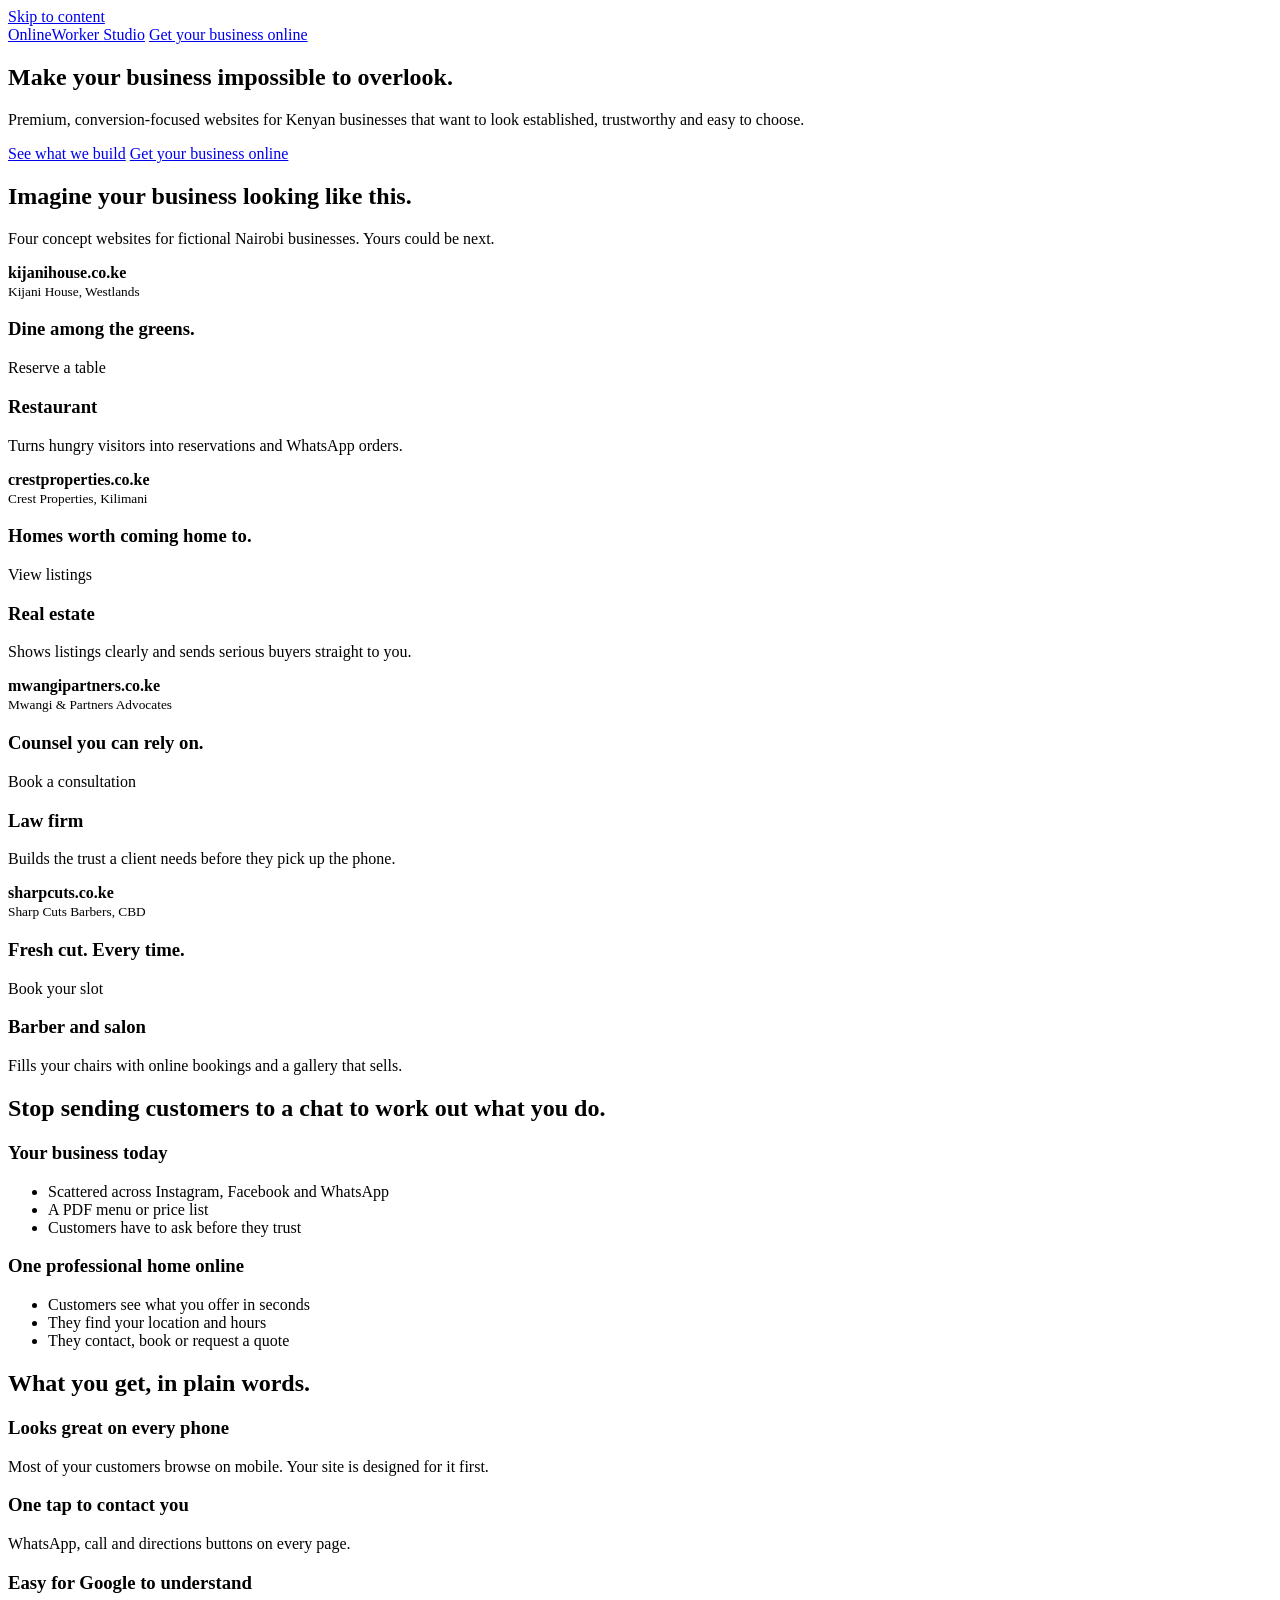
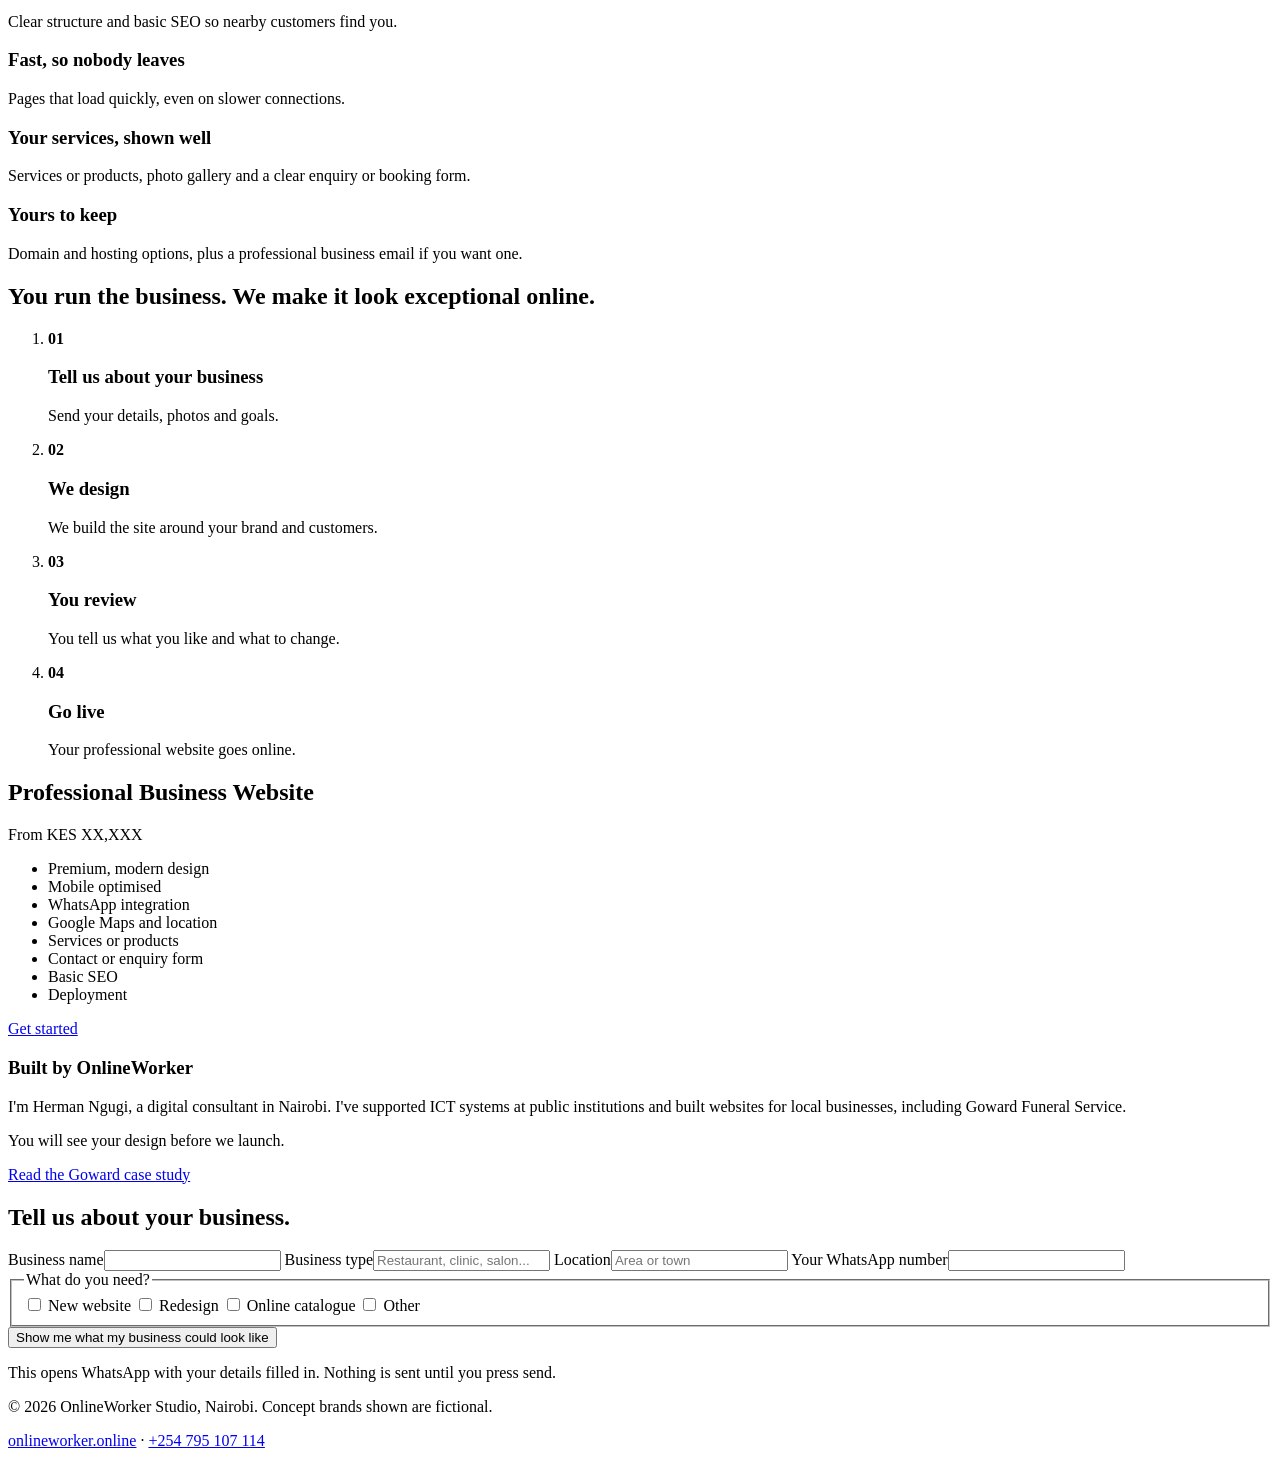
==== index.html @ dba523b4 "Add files via upload" ====
<!DOCTYPE html>
<html lang="en">
<head>
  <meta charset="utf-8">
  <meta name="viewport" content="width=device-width, initial-scale=1">
  <title>Premium websites for Kenyan businesses | OnlineWorker Studio</title>
  <meta name="description" content="Premium, mobile-first websites that make Kenyan businesses look established, credible and easy to choose. Built in Nairobi by Herman Ngugi.">
  <meta name="theme-color" content="#1B1F3B">
  <link rel="icon" href="assets/img/favicon.svg" type="image/svg+xml">
  <link rel="preconnect" href="https://fonts.googleapis.com">
  <link rel="preconnect" href="https://fonts.gstatic.com" crossorigin>
  <link href="https://fonts.googleapis.com/css2?family=Bricolage+Grotesque:opsz,wght@12..96,500;12..96,700&family=DM+Sans:wght@400;500;700&display=swap" rel="stylesheet">
  <link rel="stylesheet" href="assets/css/styles.css">
</head>
<body>
  <a class="skip" href="#main">Skip to content</a>

  <header class="top">
    <a class="brand" href="/">OnlineWorker <span>Studio</span></a>
    <a class="btn btn-sm" href="#start">Get your business online</a>
  </header>

  <main id="main">
    <section class="hero">
      <h1>Make your business impossible to overlook.</h1>
      <p class="lead">Premium, conversion-focused websites for Kenyan businesses that want to look established, trustworthy and easy to choose.</p>
      <div class="cta">
        <a class="btn" href="#concepts">See what we build</a>
        <a class="btn btn-ghost" href="#start">Get your business online</a>
      </div>
    </section>

    <section id="concepts" class="concepts" aria-labelledby="concepts-h">
      <div class="wrap">
        <h2 id="concepts-h">Imagine your business looking like this.</h2>
        <p class="sub">Four concept websites for fictional Nairobi businesses. Yours could be next.</p>
      </div>
      <div class="rail">
        <article class="card" data-theme="kijani">
          <div class="frame"><div class="bar"><i></i><i></i><i></i><b>kijanihouse.co.ke</b></div>
            <div class="screen"><small>Kijani House, Westlands</small><h3>Dine among the greens.</h3><span class="pill">Reserve a table</span><div class="blocks"><u></u><u></u><u></u></div></div></div>
          <h3>Restaurant</h3>
          <p>Turns hungry visitors into reservations and WhatsApp orders.</p>
        </article>
        <article class="card" data-theme="crest">
          <div class="frame"><div class="bar"><i></i><i></i><i></i><b>crestproperties.co.ke</b></div>
            <div class="screen"><small>Crest Properties, Kilimani</small><h3>Homes worth coming home to.</h3><span class="pill">View listings</span><div class="blocks"><u></u><u></u><u></u></div></div></div>
          <h3>Real estate</h3>
          <p>Shows listings clearly and sends serious buyers straight to you.</p>
        </article>
        <article class="card" data-theme="brief">
          <div class="frame"><div class="bar"><i></i><i></i><i></i><b>mwangipartners.co.ke</b></div>
            <div class="screen"><small>Mwangi &amp; Partners Advocates</small><h3>Counsel you can rely on.</h3><span class="pill">Book a consultation</span><div class="blocks"><u></u><u></u><u></u></div></div></div>
          <h3>Law firm</h3>
          <p>Builds the trust a client needs before they pick up the phone.</p>
        </article>
        <article class="card" data-theme="cut">
          <div class="frame"><div class="bar"><i></i><i></i><i></i><b>sharpcuts.co.ke</b></div>
            <div class="screen"><small>Sharp Cuts Barbers, CBD</small><h3>Fresh cut. Every time.</h3><span class="pill">Book your slot</span><div class="blocks"><u></u><u></u><u></u></div></div></div>
          <h3>Barber and salon</h3>
          <p>Fills your chairs with online bookings and a gallery that sells.</p>
        </article>
      </div>
    </section>

    <section class="wrap split">
      <div>
        <h2>Stop sending customers to a chat to work out what you do.</h2>
      </div>
      <div class="ba">
        <div class="ba-col">
          <h3>Your business today</h3>
          <ul><li>Scattered across Instagram, Facebook and WhatsApp</li><li>A PDF menu or price list</li><li>Customers have to ask before they trust</li></ul>
        </div>
        <div class="ba-col ba-after">
          <h3>One professional home online</h3>
          <ul><li>Customers see what you offer in seconds</li><li>They find your location and hours</li><li>They contact, book or request a quote</li></ul>
        </div>
      </div>
    </section>

    <section class="wrap" aria-labelledby="gets-h">
      <h2 id="gets-h">What you get, in plain words.</h2>
      <div class="grid">
        <div><h3>Looks great on every phone</h3><p>Most of your customers browse on mobile. Your site is designed for it first.</p></div>
        <div><h3>One tap to contact you</h3><p>WhatsApp, call and directions buttons on every page.</p></div>
        <div><h3>Easy for Google to understand</h3><p>Clear structure and basic SEO so nearby customers find you.</p></div>
        <div><h3>Fast, so nobody leaves</h3><p>Pages that load quickly, even on slower connections.</p></div>
        <div><h3>Your services, shown well</h3><p>Services or products, photo gallery and a clear enquiry or booking form.</p></div>
        <div><h3>Yours to keep</h3><p>Domain and hosting options, plus a professional business email if you want one.</p></div>
      </div>
    </section>

    <section class="wrap" aria-labelledby="proc-h">
      <h2 id="proc-h">You run the business. We make it look exceptional online.</h2>
      <ol class="steps">
        <li><b>01</b><div><h3>Tell us about your business</h3><p>Send your details, photos and goals.</p></div></li>
        <li><b>02</b><div><h3>We design</h3><p>We build the site around your brand and customers.</p></div></li>
        <li><b>03</b><div><h3>You review</h3><p>You tell us what you like and what to change.</p></div></li>
        <li><b>04</b><div><h3>Go live</h3><p>Your professional website goes online.</p></div></li>
      </ol>
    </section>

    <section class="wrap price" aria-labelledby="price-h">
      <div class="price-card">
        <h2 id="price-h">Professional Business Website</h2>
        <p class="amount" data-price>From KES XX,XXX</p>
        <ul>
          <li>Premium, modern design</li><li>Mobile optimised</li><li>WhatsApp integration</li>
          <li>Google Maps and location</li><li>Services or products</li><li>Contact or enquiry form</li>
          <li>Basic SEO</li><li>Deployment</li>
        </ul>
        <a class="btn" href="#start">Get started</a>
      </div>
      <div class="trust">
        <h3>Built by OnlineWorker</h3>
        <p>I'm Herman Ngugi, a digital consultant in Nairobi. I've supported ICT systems at public institutions and built websites for local businesses, including Goward Funeral Service.</p>
        <p>You will see your design before we launch.</p>
        <a href="https://onlineworker.online/portfolio/goward-funeral-service/">Read the Goward case study</a>
      </div>
    </section>

    <section id="start" class="start" aria-labelledby="start-h">
      <div class="wrap narrow">
        <h2 id="start-h">Tell us about your business.</h2>
        <form id="lead-form" novalidate>
          <label>Business name<input name="business" required autocomplete="organization"></label>
          <label>Business type<input name="type" required placeholder="Restaurant, clinic, salon..."></label>
          <label>Location<input name="location" required placeholder="Area or town"></label>
          <label>Your WhatsApp number<input name="phone" type="tel" required autocomplete="tel"></label>
          <fieldset><legend>What do you need?</legend>
            <label class="chk"><input type="checkbox" name="need" value="New website"> New website</label>
            <label class="chk"><input type="checkbox" name="need" value="Redesign"> Redesign</label>
            <label class="chk"><input type="checkbox" name="need" value="Online catalogue"> Online catalogue</label>
            <label class="chk"><input type="checkbox" name="need" value="Other"> Other</label>
          </fieldset>
          <p class="err" id="form-err" role="alert" hidden>Please fill in every field above.</p>
          <button class="btn" type="submit">Show me what my business could look like</button>
          <p class="note">This opens WhatsApp with your details filled in. Nothing is sent until you press send.</p>
        </form>
      </div>
    </section>
  </main>

  <footer class="foot">
    <p>© <span id="year">2026</span> OnlineWorker Studio, Nairobi. Concept brands shown are fictional.</p>
    <p><a href="https://onlineworker.online">onlineworker.online</a> · <a href="tel:+254795107114">+254 795 107 114</a></p>
  </footer>

  <script src="assets/js/main.js" defer></script>
</body>
</html>
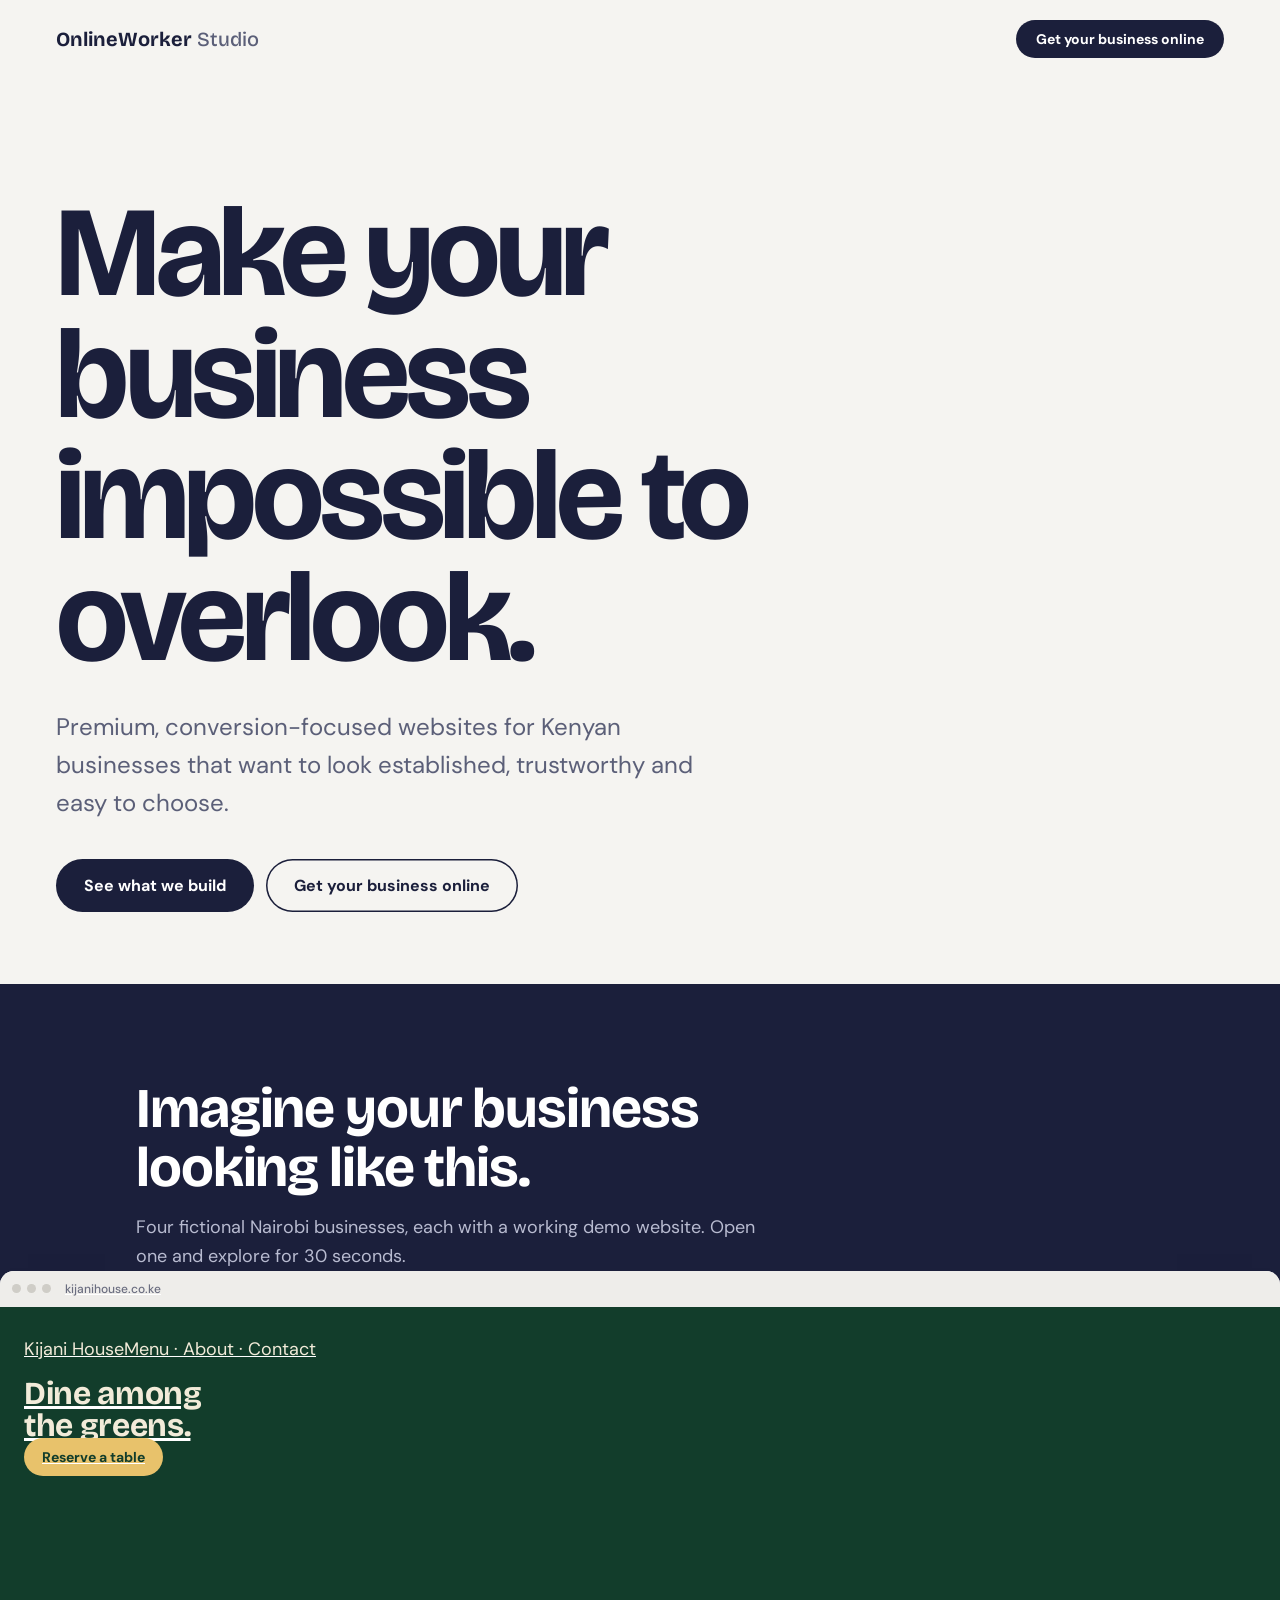
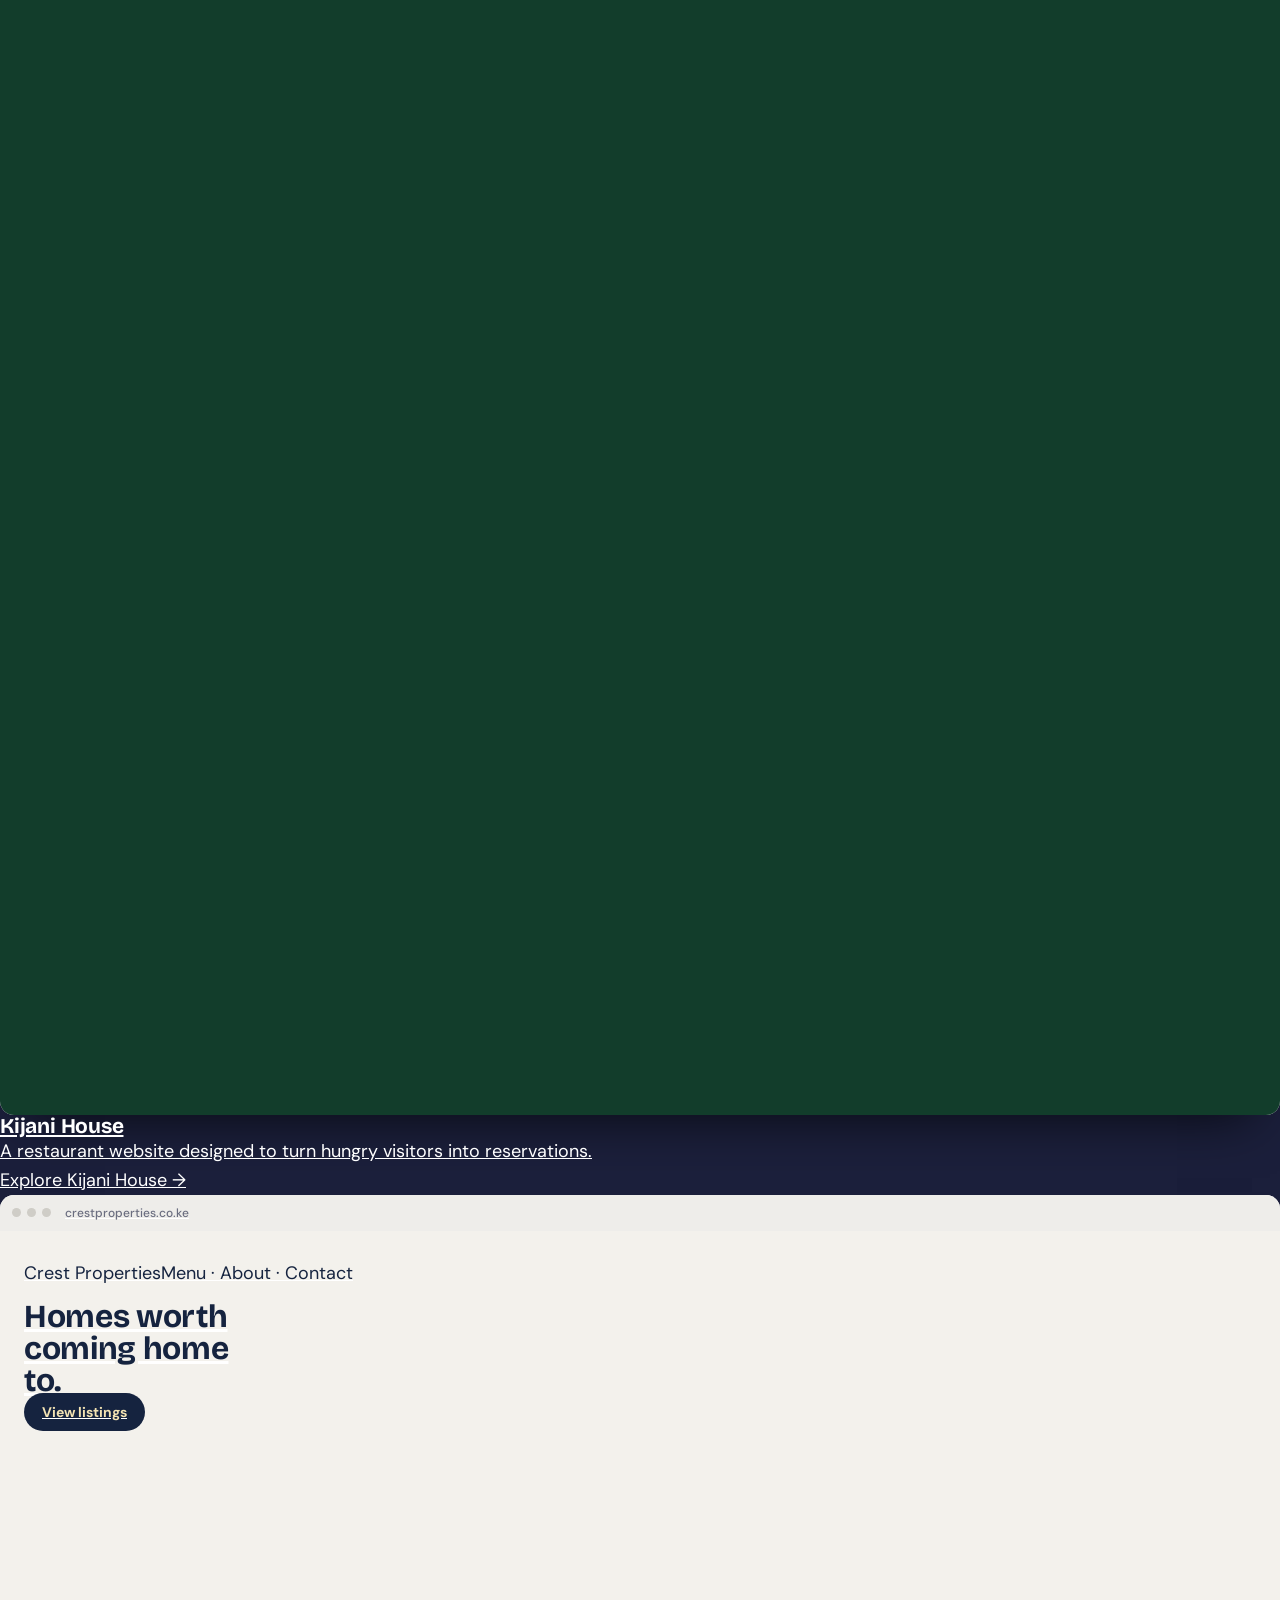
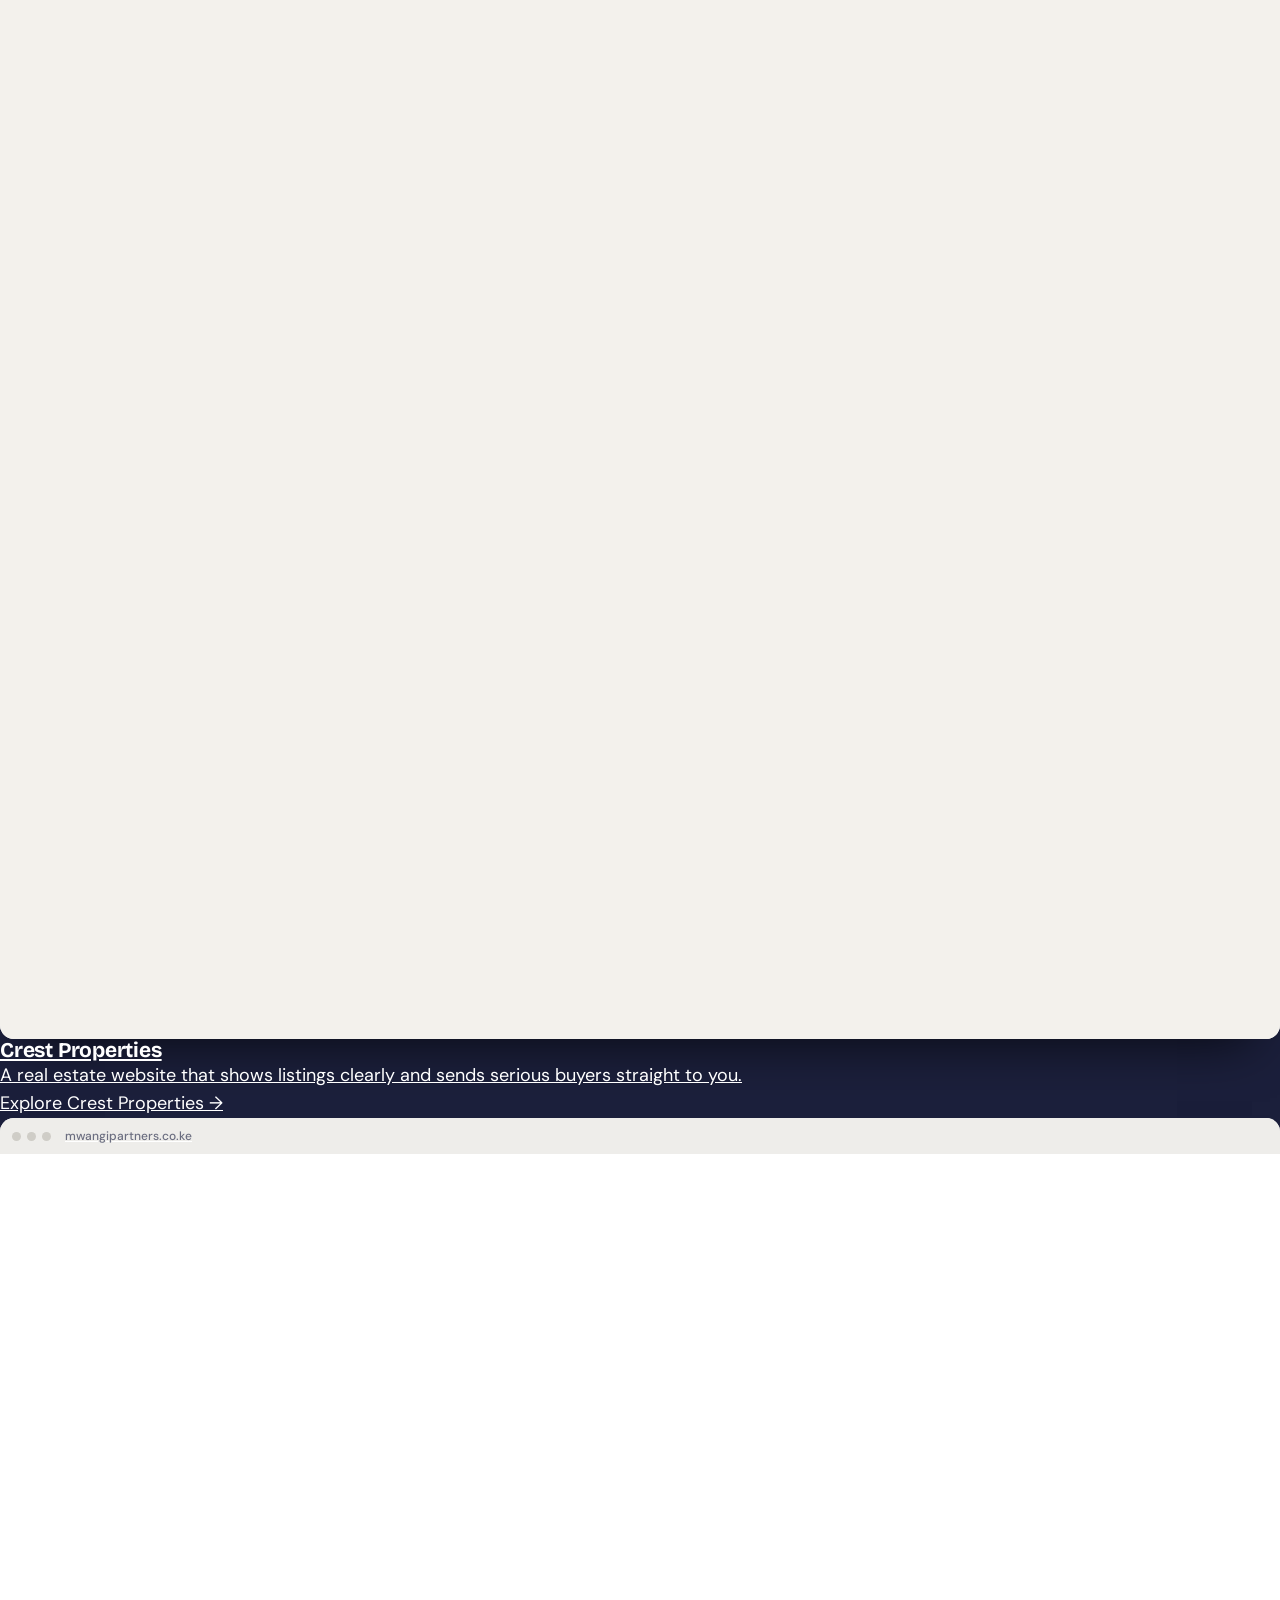
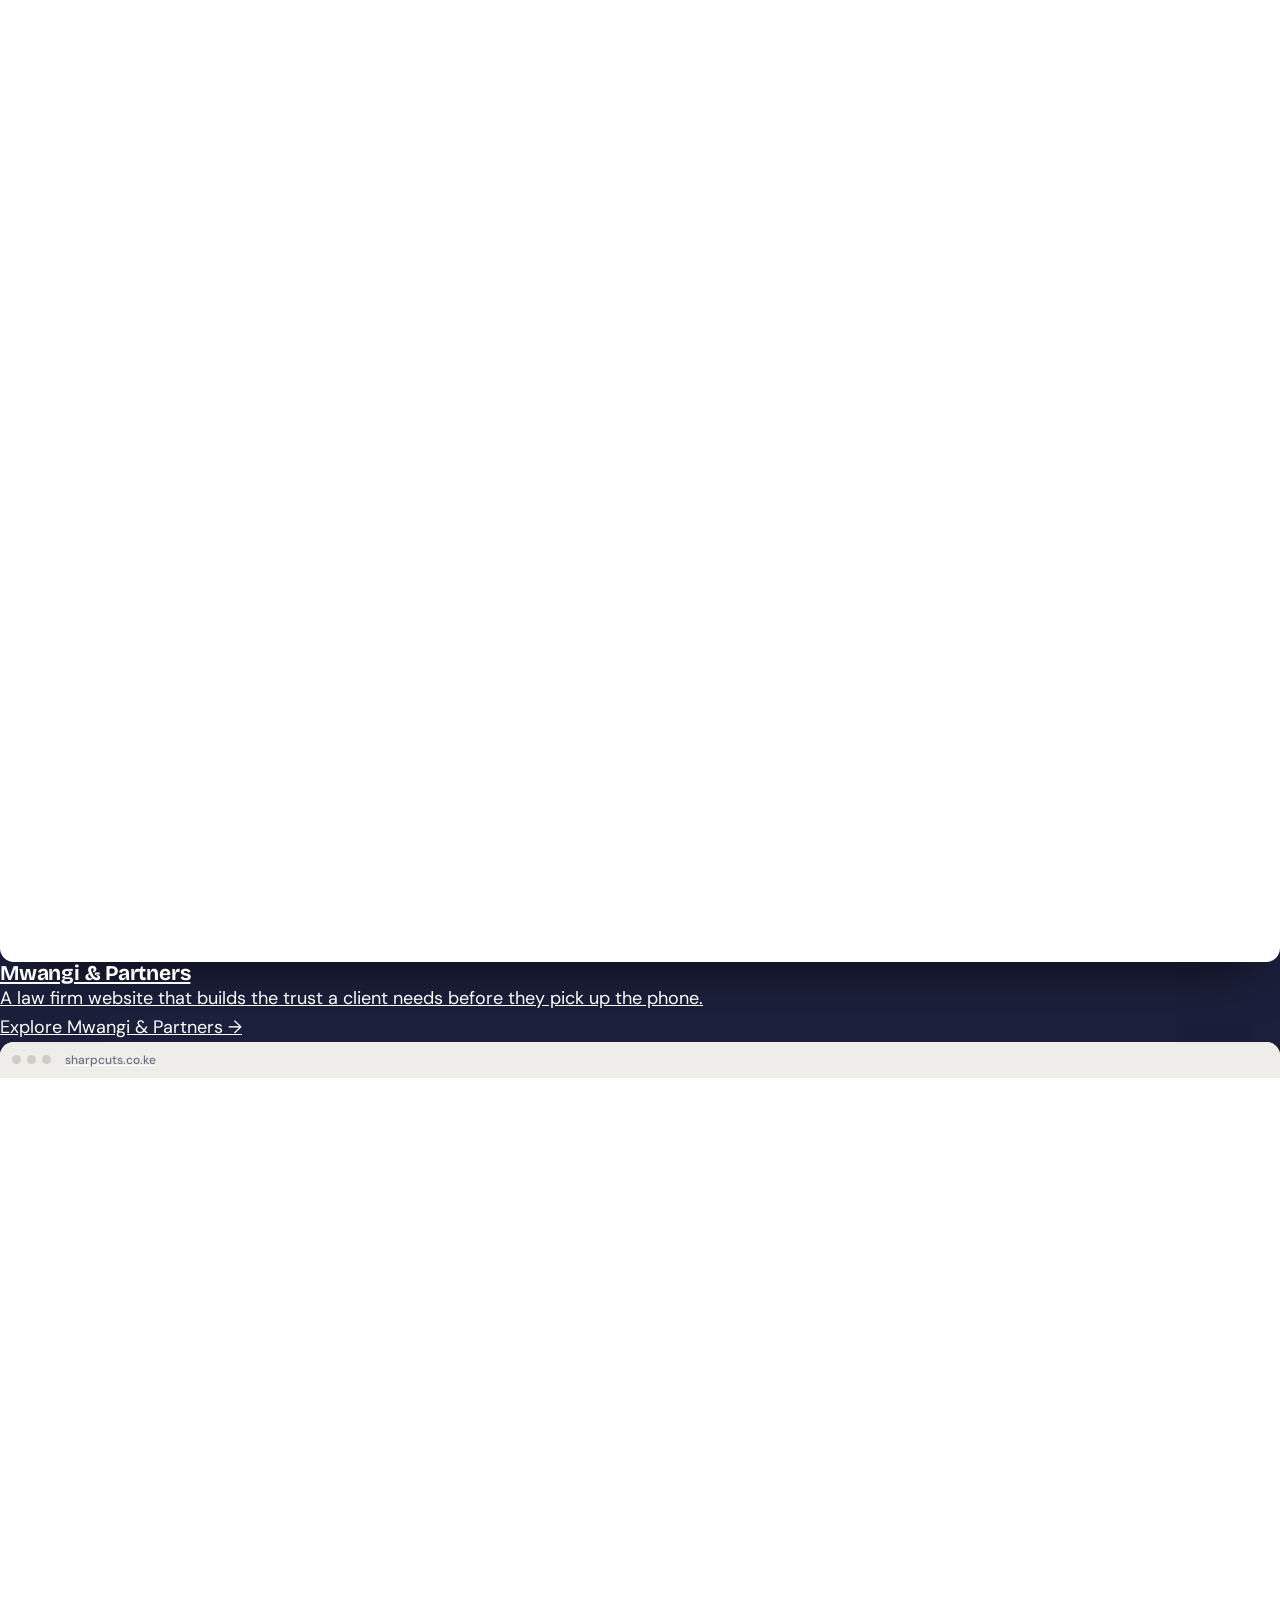
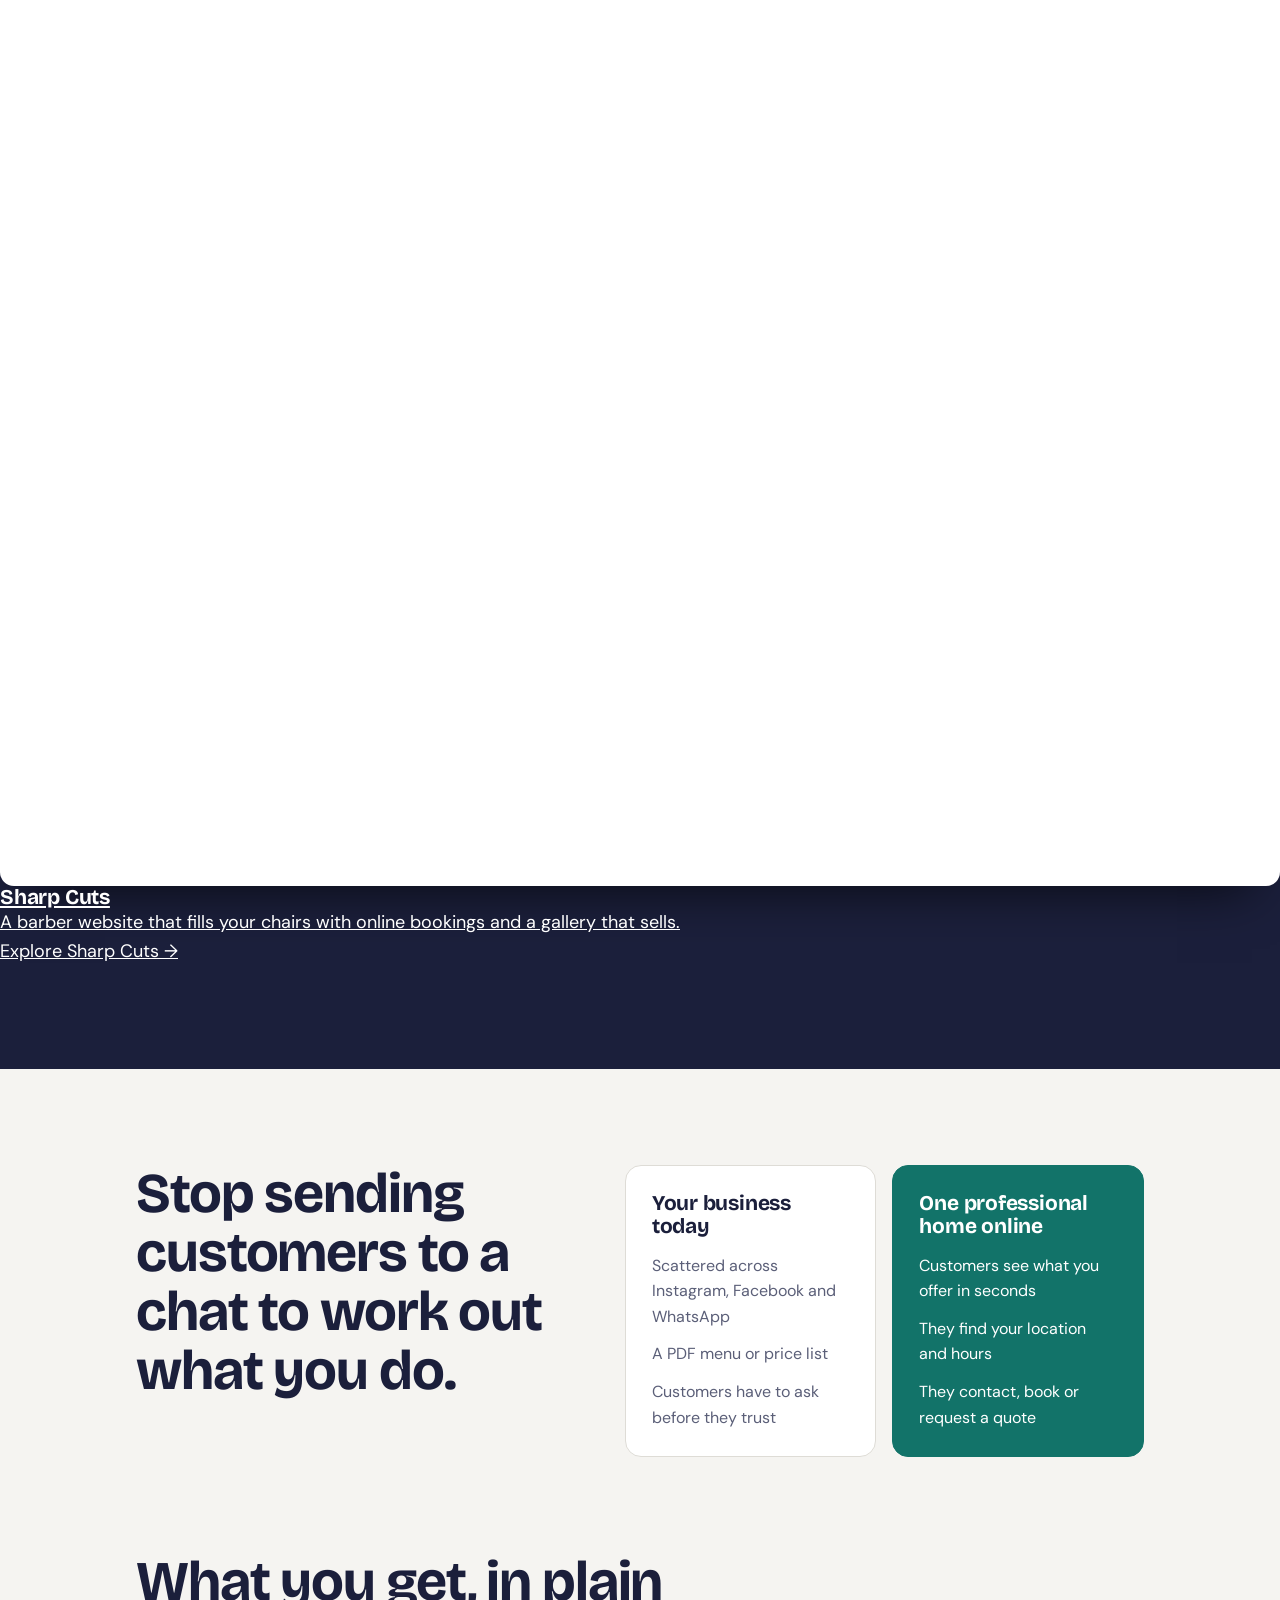
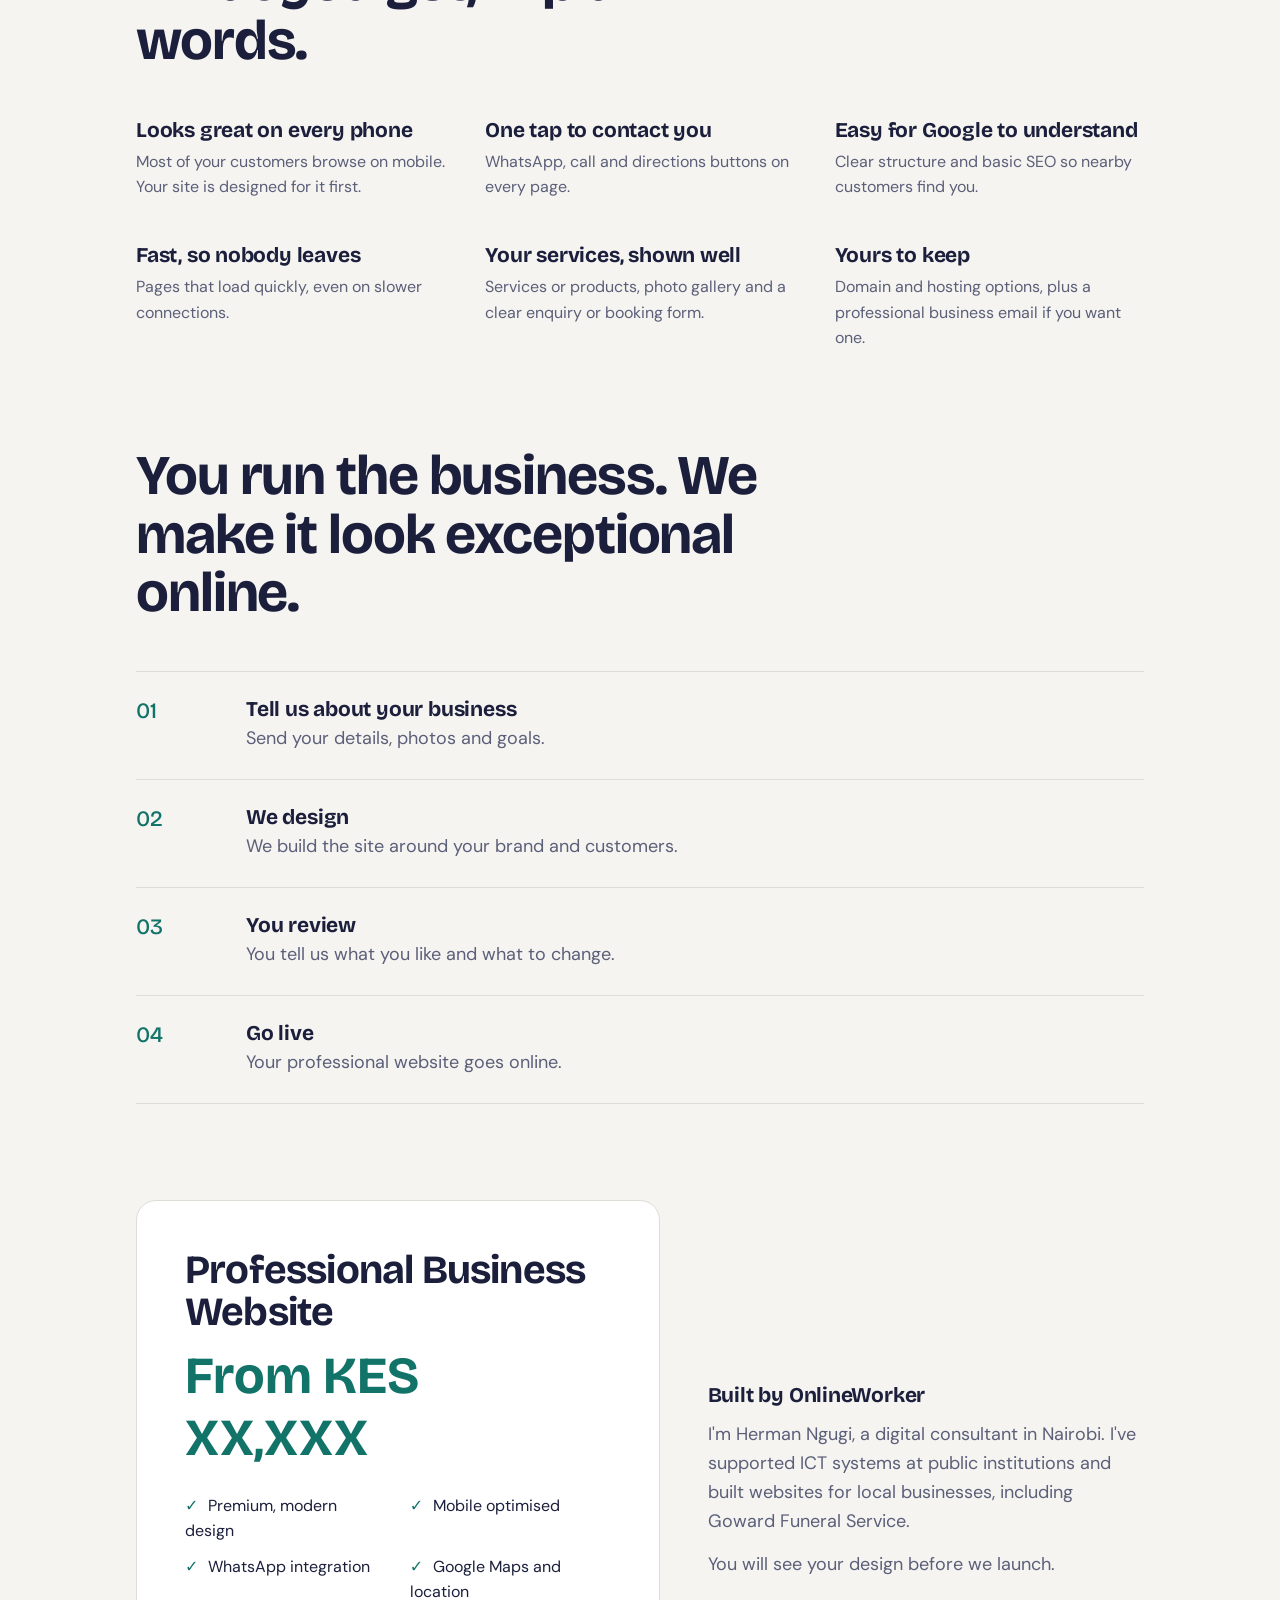
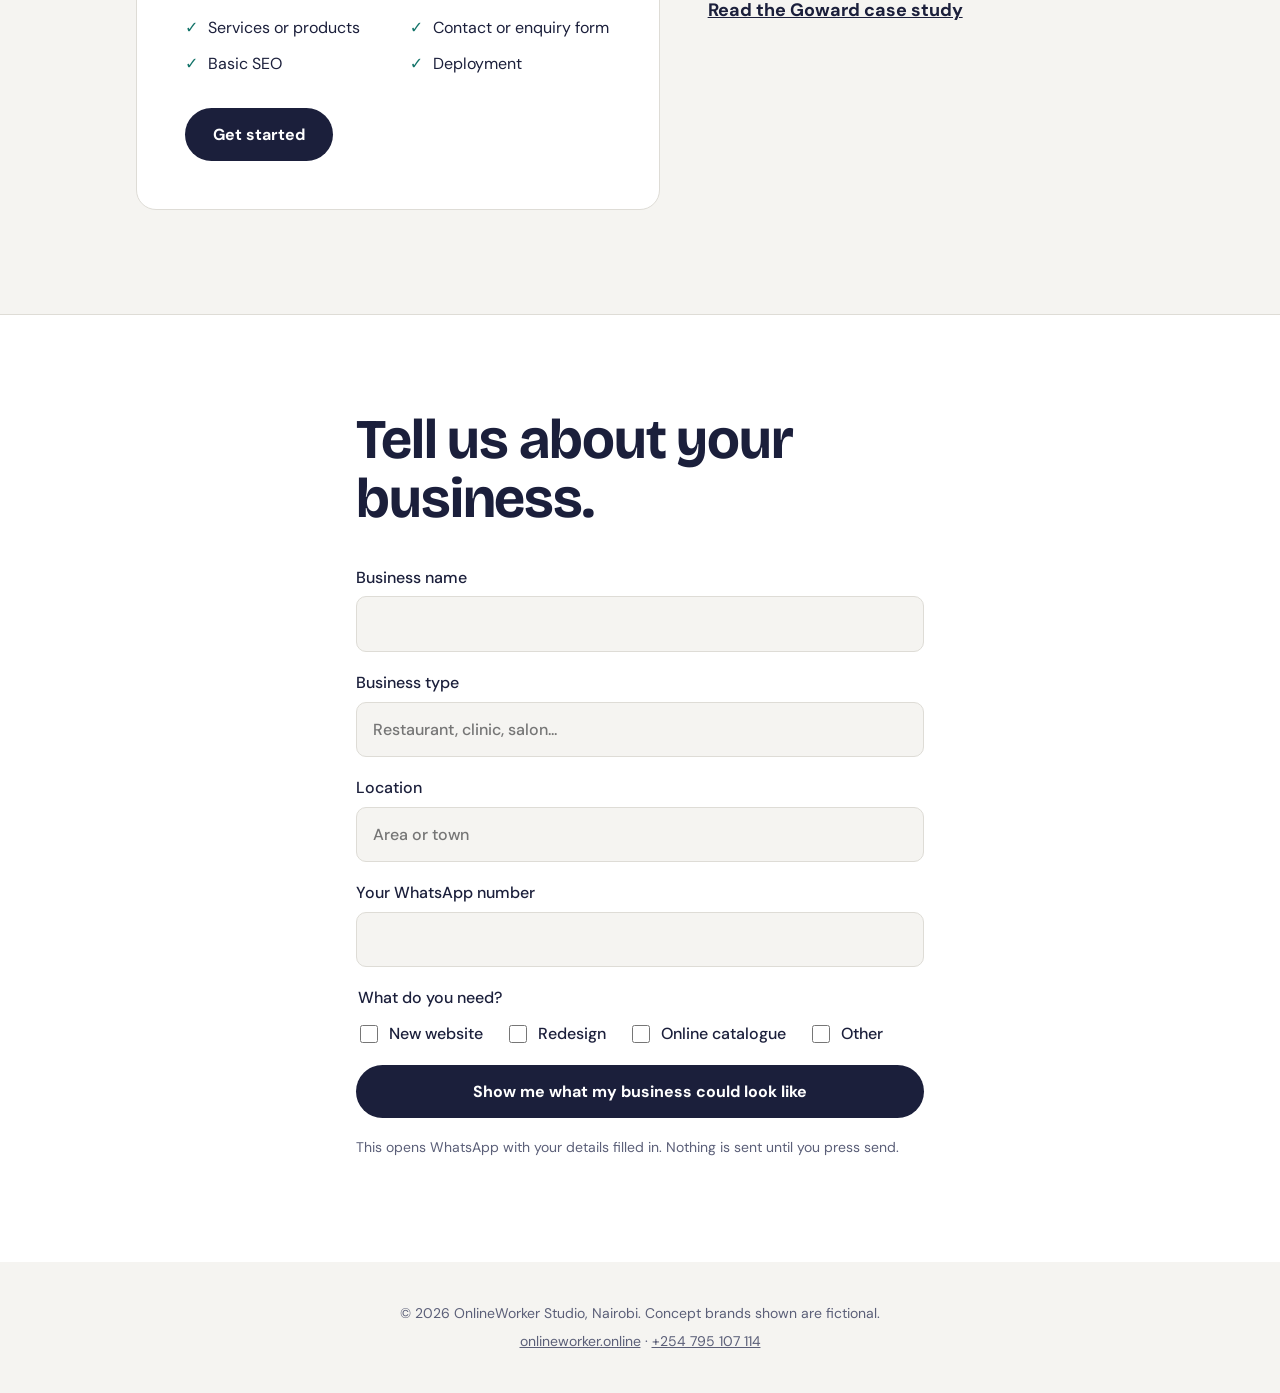
==== commit 38e042f8: "Add files via upload" ====
--- a/index.html
+++ b/index.html
@@ -33,34 +33,9 @@
     <section id="concepts" class="concepts" aria-labelledby="concepts-h">
       <div class="wrap">
         <h2 id="concepts-h">Imagine your business looking like this.</h2>
-        <p class="sub">Four concept websites for fictional Nairobi businesses. Yours could be next.</p>
+        <p class="sub">Four fictional Nairobi businesses, each with a working demo website. Open one and explore for 30 seconds.</p>
       </div>
-      <div class="rail">
-        <article class="card" data-theme="kijani">
-          <div class="frame"><div class="bar"><i></i><i></i><i></i><b>kijanihouse.co.ke</b></div>
-            <div class="screen"><small>Kijani House, Westlands</small><h3>Dine among the greens.</h3><span class="pill">Reserve a table</span><div class="blocks"><u></u><u></u><u></u></div></div></div>
-          <h3>Restaurant</h3>
-          <p>Turns hungry visitors into reservations and WhatsApp orders.</p>
-        </article>
-        <article class="card" data-theme="crest">
-          <div class="frame"><div class="bar"><i></i><i></i><i></i><b>crestproperties.co.ke</b></div>
-            <div class="screen"><small>Crest Properties, Kilimani</small><h3>Homes worth coming home to.</h3><span class="pill">View listings</span><div class="blocks"><u></u><u></u><u></u></div></div></div>
-          <h3>Real estate</h3>
-          <p>Shows listings clearly and sends serious buyers straight to you.</p>
-        </article>
-        <article class="card" data-theme="brief">
-          <div class="frame"><div class="bar"><i></i><i></i><i></i><b>mwangipartners.co.ke</b></div>
-            <div class="screen"><small>Mwangi &amp; Partners Advocates</small><h3>Counsel you can rely on.</h3><span class="pill">Book a consultation</span><div class="blocks"><u></u><u></u><u></u></div></div></div>
-          <h3>Law firm</h3>
-          <p>Builds the trust a client needs before they pick up the phone.</p>
-        </article>
-        <article class="card" data-theme="cut">
-          <div class="frame"><div class="bar"><i></i><i></i><i></i><b>sharpcuts.co.ke</b></div>
-            <div class="screen"><small>Sharp Cuts Barbers, CBD</small><h3>Fresh cut. Every time.</h3><span class="pill">Book your slot</span><div class="blocks"><u></u><u></u><u></u></div></div></div>
-          <h3>Barber and salon</h3>
-          <p>Fills your chairs with online bookings and a gallery that sells.</p>
-        </article>
-      </div>
+      <div class="shows"><a class="show" href="demos/kijani.html" data-theme="kijani"><div class="frame"><div class="bar"><i></i><i></i><i></i><b>kijanihouse.co.ke</b></div><div class="screen"><div class="mn"><span>Kijani House</span><span>Menu · About · Contact</span></div><div class="mc"><h3>Dine among the greens.</h3><span class="pill">Reserve a table</span></div><div class="mart"></div></div></div><h3>Kijani House</h3><p>A restaurant website designed to turn hungry visitors into reservations.</p><span class="go">Explore Kijani House →</span></a><a class="show" href="demos/crest.html" data-theme="crest"><div class="frame"><div class="bar"><i></i><i></i><i></i><b>crestproperties.co.ke</b></div><div class="screen"><div class="mn"><span>Crest Properties</span><span>Menu · About · Contact</span></div><div class="mc"><h3>Homes worth coming home to.</h3><span class="pill">View listings</span></div><div class="mart"></div></div></div><h3>Crest Properties</h3><p>A real estate website that shows listings clearly and sends serious buyers straight to you.</p><span class="go">Explore Crest Properties →</span></a><a class="show" href="demos/mwangi.html" data-theme="mwangi"><div class="frame"><div class="bar"><i></i><i></i><i></i><b>mwangipartners.co.ke</b></div><div class="screen"><div class="mn"><span>Mwangi & Partners</span><span>Menu · About · Contact</span></div><div class="mc"><h3>Counsel you can rely on.</h3><span class="pill">Book a consultation</span></div><div class="mart"></div></div></div><h3>Mwangi & Partners</h3><p>A law firm website that builds the trust a client needs before they pick up the phone.</p><span class="go">Explore Mwangi & Partners →</span></a><a class="show" href="demos/sharpcuts.html" data-theme="sharpcuts"><div class="frame"><div class="bar"><i></i><i></i><i></i><b>sharpcuts.co.ke</b></div><div class="screen"><div class="mn"><span>Sharp Cuts</span><span>Menu · About · Contact</span></div><div class="mc"><h3>Fresh cut. Every time.</h3><span class="pill">Book your slot</span></div><div class="mart"></div></div></div><h3>Sharp Cuts</h3><p>A barber website that fills your chairs with online bookings and a gallery that sells.</p><span class="go">Explore Sharp Cuts →</span></a></div>
     </section>
 
     <section class="wrap split">
--- a/assets/css/styles.css
+++ b/assets/css/styles.css
@@ -0,0 +1,127 @@
+/* OnlineWorker Studio: design tokens */
+:root {
+  --paper: #F5F4F1;
+  --white: #FFFFFF;
+  --ink: #1B1F3B;
+  --muted: #5B5F78;
+  --line: #DEDCD6;
+  --amber: #E8A33D;
+  --teal: #127369;
+  --display: 'Bricolage Grotesque', Georgia, sans-serif;
+  --body: 'DM Sans', system-ui, -apple-system, 'Segoe UI', sans-serif;
+  --pad: clamp(20px, 5vw, 56px);
+}
+*, *::before, *::after { box-sizing: border-box; }
+html { scroll-behavior: smooth; }
+body { margin: 0; background: var(--paper); color: var(--ink); font: 400 18px/1.6 var(--body); -webkit-font-smoothing: antialiased; }
+h1, h2, h3 { font-family: var(--display); line-height: 1.05; margin: 0; letter-spacing: -.02em; }
+h2 { font-size: clamp(32px, 5vw, 56px); font-weight: 700; max-width: 18ch; }
+h3 { font-size: 21px; font-weight: 700; letter-spacing: -.01em; }
+p { margin: 0; }
+a { color: inherit; }
+.wrap { max-width: 1120px; margin: 0 auto; padding: 96px var(--pad) 0; }
+.narrow { max-width: 680px; }
+.sub { color: var(--muted); margin-top: 16px; max-width: 52ch; }
+
+.skip { position: absolute; left: -999px; }
+.skip:focus { left: 16px; top: 16px; background: var(--ink); color: #fff; padding: 10px 16px; z-index: 10; }
+:focus-visible { outline: 3px solid var(--amber); outline-offset: 3px; }
+
+.top { display: flex; justify-content: space-between; align-items: center; padding: 20px var(--pad); max-width: 1280px; margin: 0 auto; }
+.brand { font: 700 20px var(--display); text-decoration: none; }
+.brand span { font-weight: 500; color: var(--muted); }
+
+.btn { display: inline-block; background: var(--ink); color: #fff; font: 700 16px var(--body); text-decoration: none; padding: 16px 28px; border-radius: 999px; border: 0; cursor: pointer; transition: transform .2s, background .2s; }
+.btn:hover { background: var(--teal); transform: translateY(-2px); }
+.btn-sm { padding: 10px 20px; font-size: 14px; }
+.btn-ghost { background: transparent; color: var(--ink); box-shadow: inset 0 0 0 1.5px var(--ink); }
+.btn-ghost:hover { background: var(--ink); color: #fff; }
+
+/* Hero */
+.hero { max-width: 1280px; margin: 0 auto; padding: clamp(48px, 9vw, 120px) var(--pad) 72px; }
+.hero h1 { font-size: clamp(46px, 10vw, 128px); font-weight: 700; max-width: 12ch; line-height: .95; letter-spacing: -.035em; animation: rise .9s cubic-bezier(.2, .7, .2, 1) both; }
+.lead { font-size: clamp(18px, 2.2vw, 24px); color: var(--muted); max-width: 40ch; margin: 28px 0 36px; }
+.cta { display: flex; gap: 12px; flex-wrap: wrap; }
+@keyframes rise { from { opacity: 0; transform: translateY(28px); } }
+
+/* Concept gallery */
+.concepts { background: var(--ink); color: #fff; padding: 96px 0 104px; }
+.concepts .wrap { padding-top: 0; }
+.concepts .sub { color: #B8BBD0; }
+.rail { display: flex; gap: 28px; overflow-x: auto; padding: 56px var(--pad) 8px; scroll-snap-type: x mandatory; scrollbar-width: thin; }
+.card { flex: 0 0 min(380px, 82vw); scroll-snap-align: start; }
+.card h3 { margin: 22px 0 6px; }
+.card p { color: #B8BBD0; font-size: 16px; }
+.frame { background: #fff; border-radius: 14px; overflow: hidden; box-shadow: 0 30px 50px -28px rgba(0, 0, 0, .7); transition: transform .35s; }
+.card:hover .frame { transform: translateY(-8px); }
+.bar { display: flex; align-items: center; gap: 6px; padding: 10px 12px; background: #EEEDEA; }
+.bar i { width: 9px; height: 9px; border-radius: 50%; background: #CFCDC7; }
+.bar b { margin-left: 8px; font: 500 12px var(--body); color: #6B6E80; }
+.screen { aspect-ratio: 4 / 4.4; padding: 28px 24px; display: flex; flex-direction: column; gap: 14px; background: var(--bg); color: var(--fg); }
+.screen small { font-size: 13px; opacity: .75; }
+.screen h3 { font-size: 32px; line-height: 1; margin: 0; max-width: 11ch; }
+.pill { align-self: flex-start; background: var(--ac); color: var(--acfg); font-weight: 700; font-size: 14px; padding: 10px 18px; border-radius: 999px; }
+.blocks { margin-top: auto; display: grid; grid-template-columns: repeat(3, 1fr); gap: 8px; }
+.blocks u { height: 70px; border-radius: 8px; background: var(--fg); opacity: .12; }
+.blocks u:nth-child(2) { opacity: .22; }
+[data-theme="kijani"] { --bg: #123D2B; --fg: #F2EBD9; --ac: #E8C26B; --acfg: #123D2B; }
+[data-theme="crest"]  { --bg: #F3F1EC; --fg: #15233F; --ac: #15233F; --acfg: #F3E3B3; }
+[data-theme="brief"]  { --bg: #2A2A2E; --fg: #F1EEE8; --ac: #9B2D3A; --acfg: #fff; }
+[data-theme="cut"]    { --bg: #F0E6D6; --fg: #1E1A17; --ac: #D9622B; --acfg: #fff; }
+
+/* Before and after */
+.split { display: grid; grid-template-columns: 1fr 1.2fr; gap: 56px; align-items: start; }
+.ba { display: grid; grid-template-columns: 1fr 1fr; gap: 16px; }
+.ba-col { padding: 26px; border-radius: 16px; border: 1px solid var(--line); background: var(--white); }
+.ba-after { background: var(--teal); color: #fff; border-color: var(--teal); }
+.ba ul { list-style: none; padding: 0; margin: 16px 0 0; display: grid; gap: 12px; font-size: 16px; }
+.ba-col:not(.ba-after) ul { color: var(--muted); }
+
+/* Features */
+.grid { display: grid; grid-template-columns: repeat(3, 1fr); gap: 44px 40px; margin-top: 48px; }
+.grid p { color: var(--muted); font-size: 16px; margin-top: 8px; }
+
+/* Process */
+.steps { list-style: none; padding: 0; margin: 48px 0 0; }
+.steps li { display: grid; grid-template-columns: 90px 1fr; gap: 20px; padding: 26px 0; border-top: 1px solid var(--line); }
+.steps li:last-child { border-bottom: 1px solid var(--line); }
+.steps b { font: 500 22px var(--display); color: var(--teal); }
+.steps p { color: var(--muted); margin-top: 4px; }
+
+/* Price and trust */
+.price { display: grid; grid-template-columns: 1.2fr 1fr; gap: 48px; align-items: center; }
+.price-card { background: var(--white); border: 1px solid var(--line); border-radius: 20px; padding: clamp(28px, 4vw, 48px); }
+.price-card h2 { font-size: clamp(28px, 3.6vw, 40px); }
+.amount { font: 700 clamp(34px, 5vw, 52px) var(--display); color: var(--teal); margin: 12px 0 24px; }
+.price-card ul { list-style: none; padding: 0; margin: 0 0 32px; display: grid; grid-template-columns: 1fr 1fr; gap: 10px 24px; font-size: 16px; }
+.price-card li::before { content: "✓"; color: var(--teal); font-weight: 700; margin-right: 10px; }
+.trust p { color: var(--muted); margin-top: 14px; }
+.trust a { display: inline-block; margin-top: 18px; font-weight: 700; }
+
+/* Form */
+.start { margin-top: 104px; background: var(--white); padding-bottom: 104px; border-top: 1px solid var(--line); }
+form { display: grid; gap: 18px; margin-top: 36px; }
+label { display: grid; gap: 6px; font-weight: 500; font-size: 16px; }
+input:not([type="checkbox"]) { font: inherit; padding: 14px 16px; border: 1.5px solid var(--line); border-radius: 10px; background: var(--paper); color: var(--ink); }
+input:focus { border-color: var(--teal); outline: none; box-shadow: 0 0 0 3px rgba(18, 115, 105, .2); }
+fieldset { border: 0; padding: 0; margin: 0; display: flex; flex-wrap: wrap; gap: 10px 22px; }
+legend { font-weight: 500; font-size: 16px; margin-bottom: 10px; }
+.chk { display: flex; align-items: center; gap: 8px; }
+.chk input { width: 18px; height: 18px; accent-color: var(--teal); }
+.err { color: #B3261E; font-size: 15px; }
+.note { color: var(--muted); font-size: 14px; }
+
+.foot { padding: 40px var(--pad); text-align: center; color: var(--muted); font-size: 14px; display: grid; gap: 6px; }
+
+@media (max-width: 860px) {
+  .wrap { padding-top: 72px; }
+  .split, .price { grid-template-columns: 1fr; gap: 36px; }
+  .ba { grid-template-columns: 1fr; }
+  .grid { grid-template-columns: 1fr; gap: 28px; }
+  .steps li { grid-template-columns: 1fr; gap: 4px; }
+  .price-card ul { grid-template-columns: 1fr; }
+}
+@media (prefers-reduced-motion: reduce) {
+  html { scroll-behavior: auto; }
+  *, *::before, *::after { animation: none !important; transition: none !important; }
+}
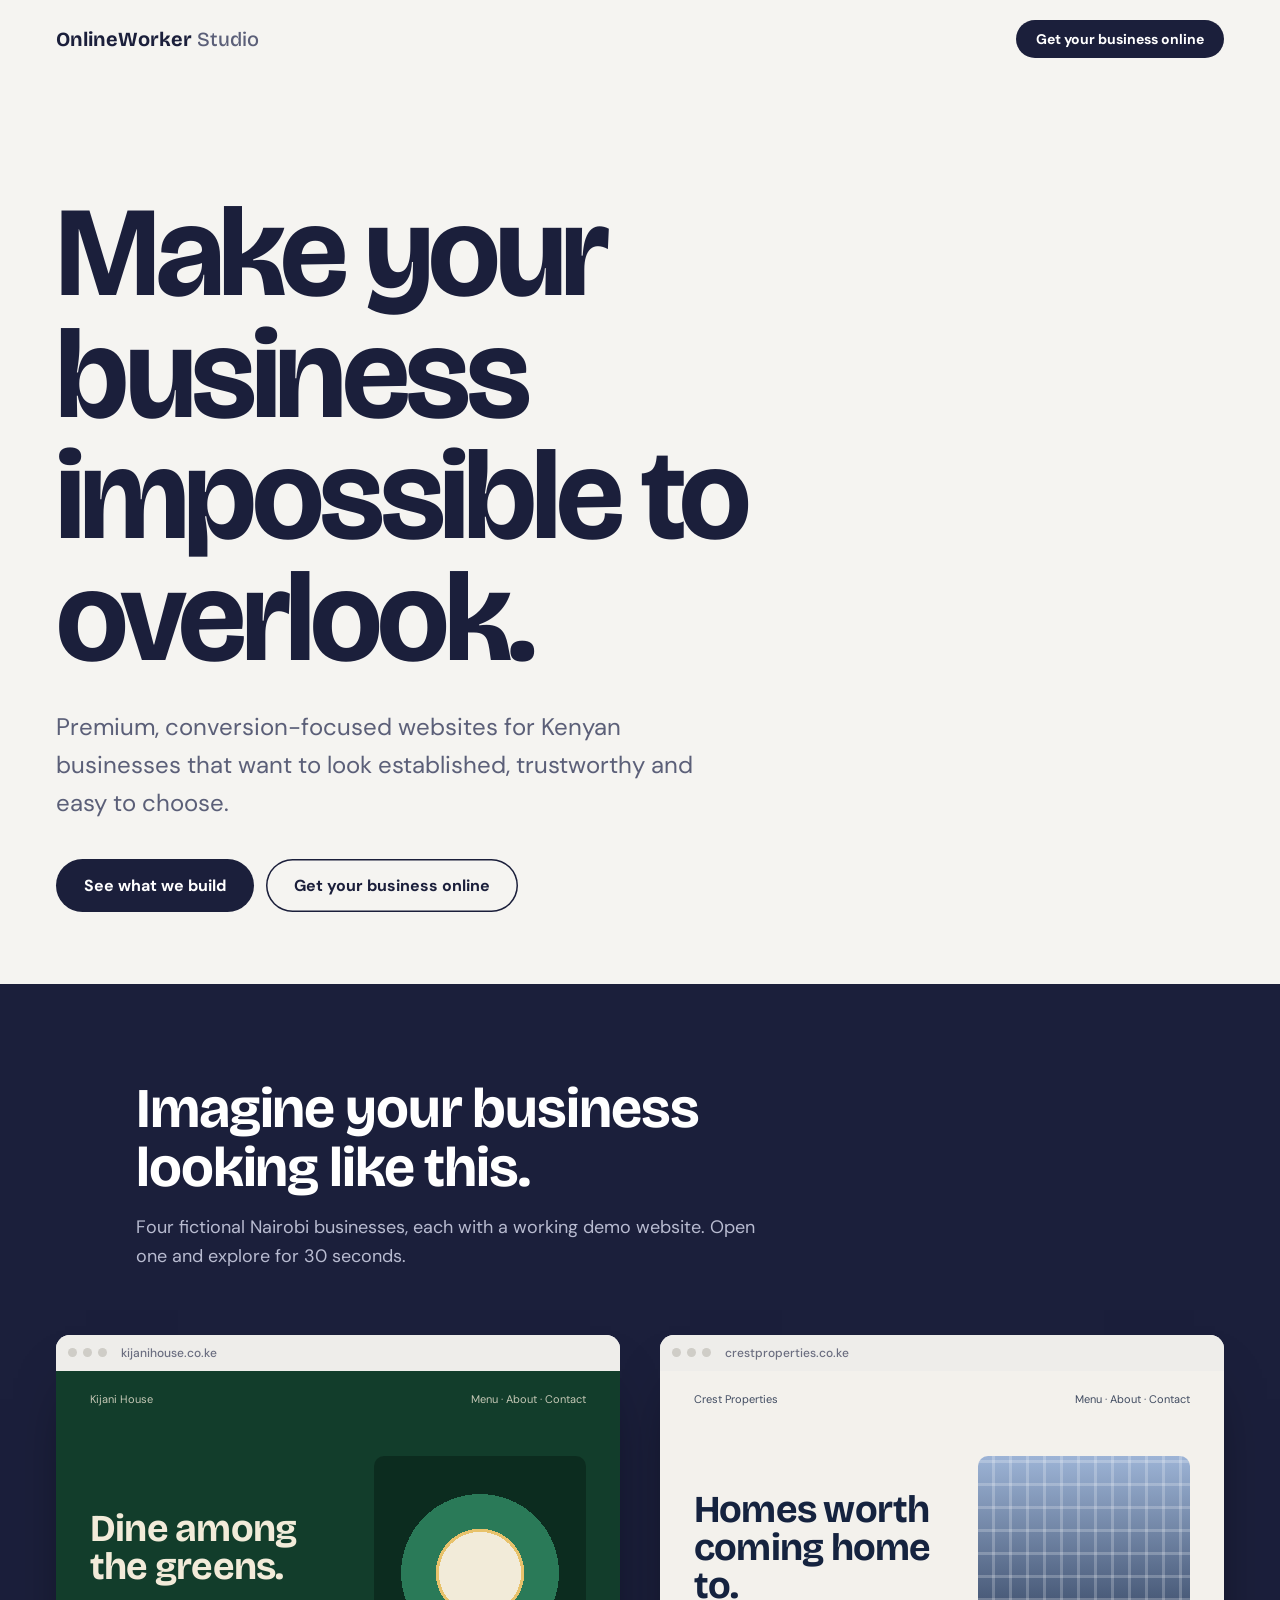
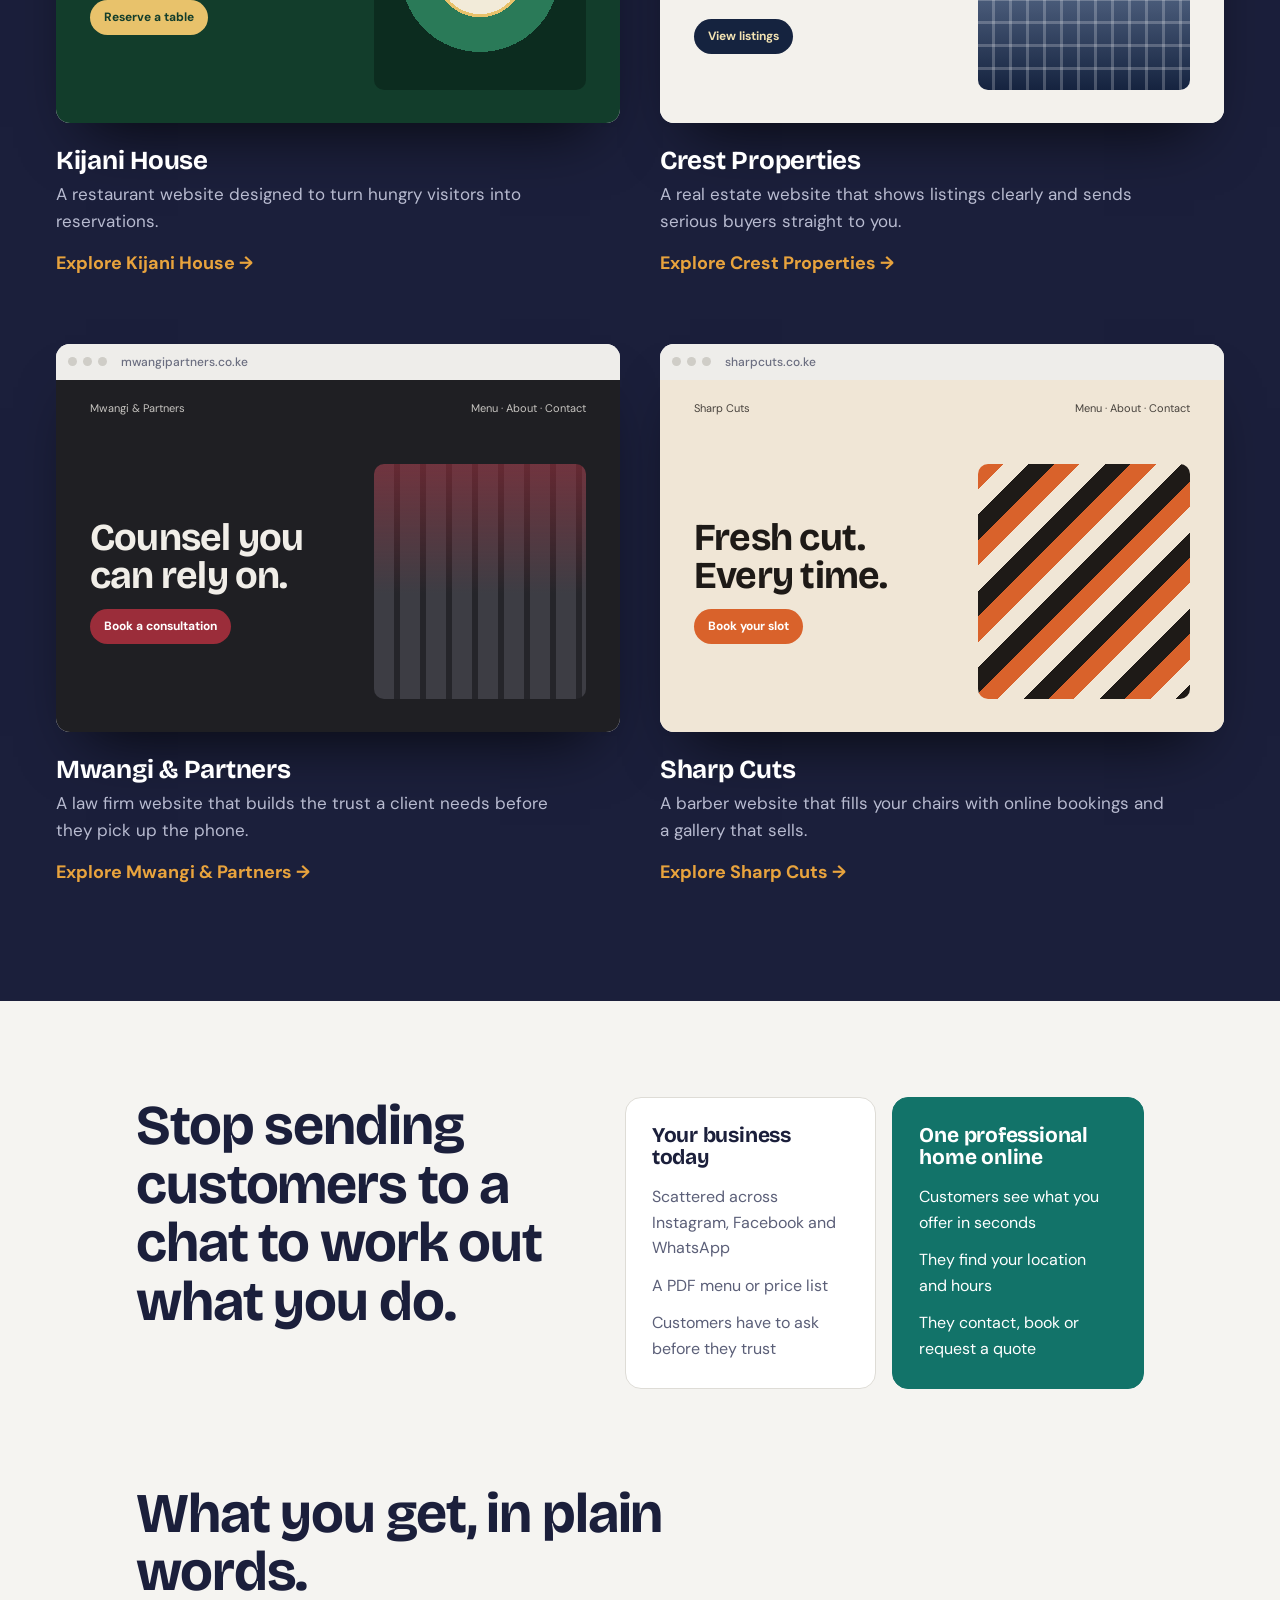
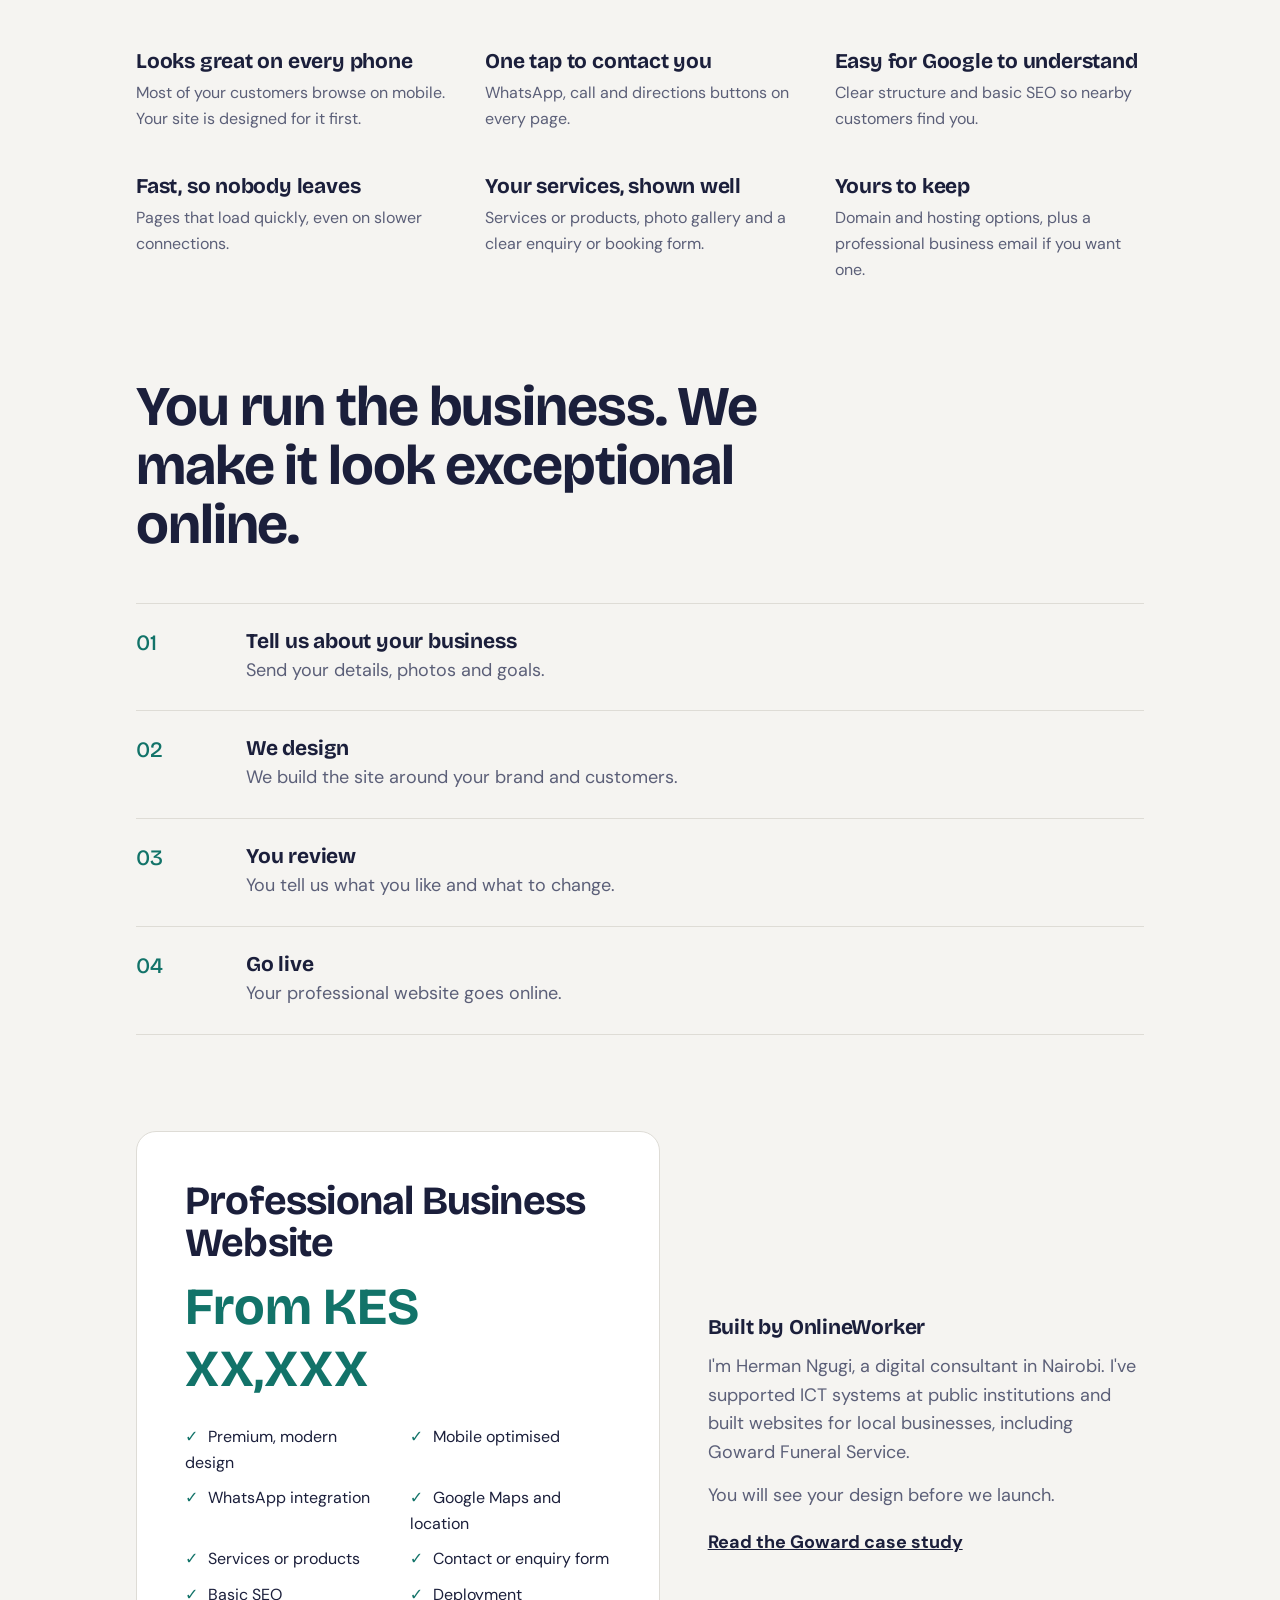
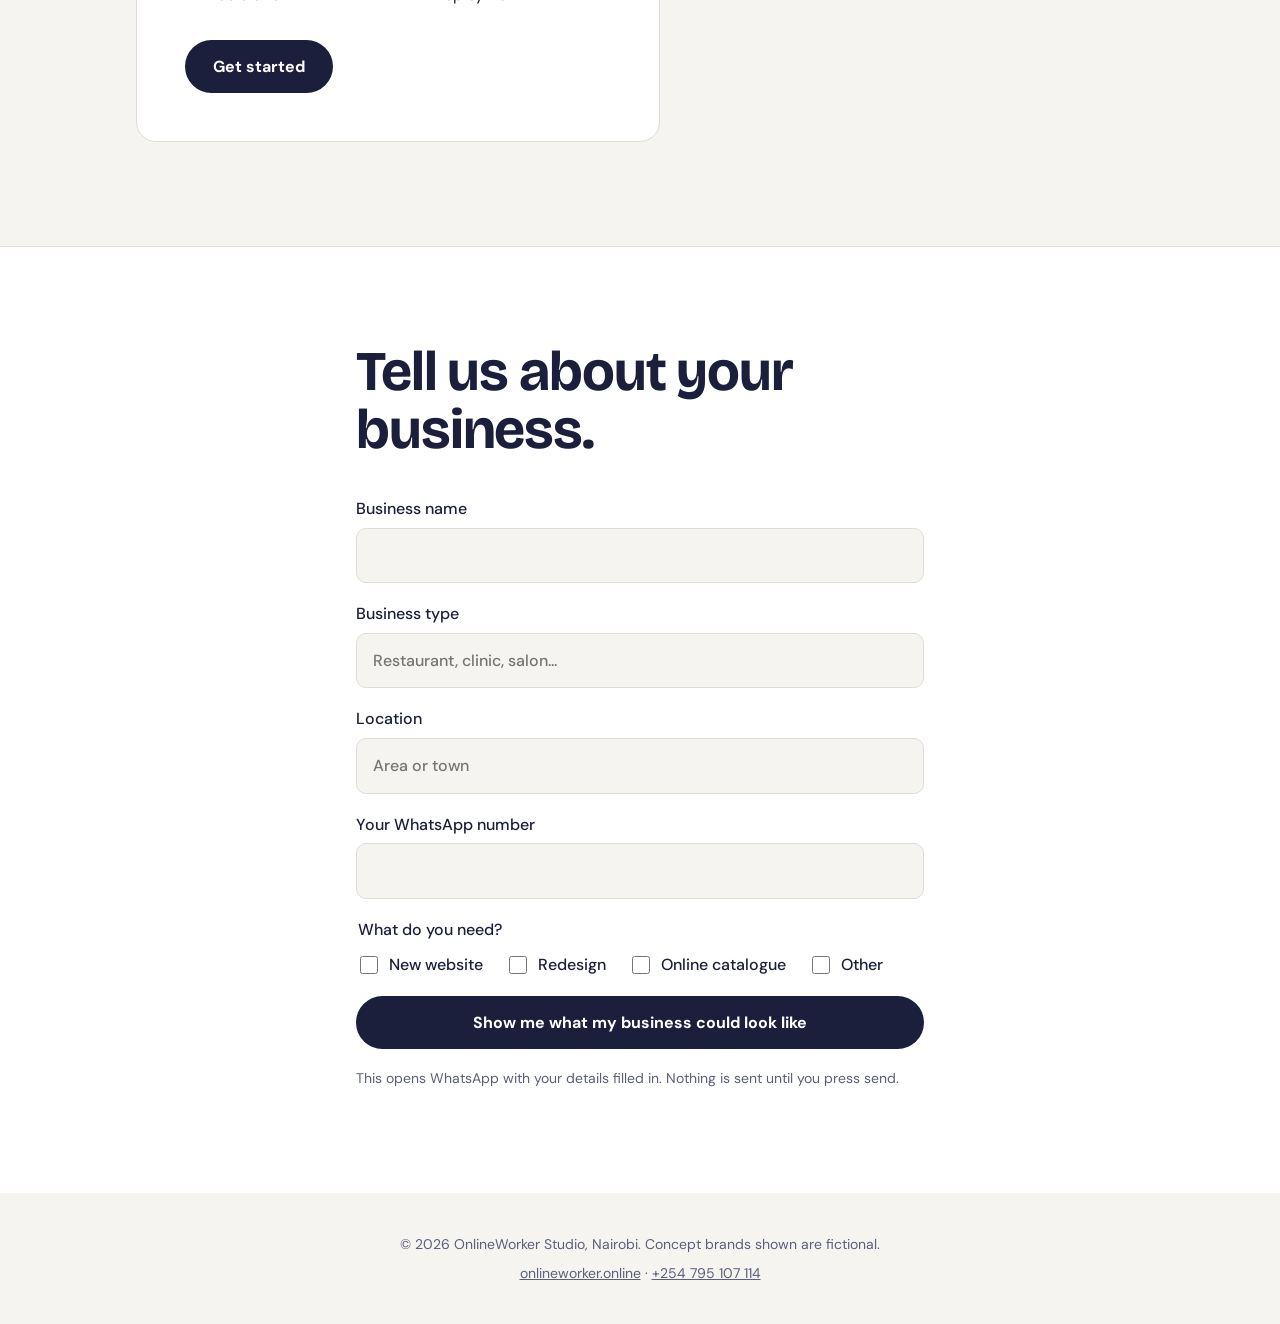
==== commit b32d113c: "Add files via upload" ====
--- a/index.html
+++ b/index.html
@@ -6,6 +6,19 @@
   <title>Premium websites for Kenyan businesses | OnlineWorker Studio</title>
   <meta name="description" content="Premium, mobile-first websites that make Kenyan businesses look established, credible and easy to choose. Built in Nairobi by Herman Ngugi.">
   <meta name="theme-color" content="#1B1F3B">
+  <link rel="canonical" href="https://studio.onlineworker.online/">
+  <meta property="og:type" content="website">
+  <meta property="og:site_name" content="OnlineWorker Studio">
+  <meta property="og:title" content="Premium websites for Kenyan businesses | OnlineWorker Studio">
+  <meta property="og:description" content="Premium, mobile-first websites that make Kenyan businesses look established, credible and easy to choose. Built in Nairobi by Herman Ngugi.">
+  <meta property="og:url" content="https://studio.onlineworker.online/">
+  <meta property="og:image" content="https://studio.onlineworker.online/assets/img/og-image.png">
+  <meta property="og:image:width" content="1200">
+  <meta property="og:image:height" content="630">
+  <meta name="twitter:card" content="summary_large_image">
+  <meta name="twitter:title" content="Premium websites for Kenyan businesses | OnlineWorker Studio">
+  <meta name="twitter:description" content="Premium, mobile-first websites for Kenyan businesses. Built in Nairobi by Herman Ngugi.">
+  <meta name="twitter:image" content="https://studio.onlineworker.online/assets/img/og-image.png">
   <link rel="icon" href="assets/img/favicon.svg" type="image/svg+xml">
   <link rel="preconnect" href="https://fonts.googleapis.com">
   <link rel="preconnect" href="https://fonts.gstatic.com" crossorigin>
--- a/assets/css/styles.css
+++ b/assets/css/styles.css
@@ -44,30 +44,31 @@
 .cta { display: flex; gap: 12px; flex-wrap: wrap; }
 @keyframes rise { from { opacity: 0; transform: translateY(28px); } }
 
-/* Concept gallery */
-.concepts { background: var(--ink); color: #fff; padding: 96px 0 104px; }
+/* Concept showcase */
+.concepts { background: var(--ink); color: #fff; padding: 96px 0 112px; }
 .concepts .wrap { padding-top: 0; }
 .concepts .sub { color: #B8BBD0; }
-.rail { display: flex; gap: 28px; overflow-x: auto; padding: 56px var(--pad) 8px; scroll-snap-type: x mandatory; scrollbar-width: thin; }
-.card { flex: 0 0 min(380px, 82vw); scroll-snap-align: start; }
-.card h3 { margin: 22px 0 6px; }
-.card p { color: #B8BBD0; font-size: 16px; }
-.frame { background: #fff; border-radius: 14px; overflow: hidden; box-shadow: 0 30px 50px -28px rgba(0, 0, 0, .7); transition: transform .35s; }
-.card:hover .frame { transform: translateY(-8px); }
+.shows { display: grid; grid-template-columns: repeat(2, 1fr); gap: 64px 40px; max-width: 1280px; margin: 0 auto; padding: 64px var(--pad) 0; }
+.show { display: block; color: #fff; text-decoration: none; }
+.show h3 { margin: 24px 0 6px; font-size: 26px; }
+.show p { color: #B8BBD0; font-size: 17px; max-width: 42ch; }
+.go { display: inline-block; margin-top: 14px; font-weight: 700; color: var(--amber); border-bottom: 2px solid transparent; }
+.show:hover .go { border-color: var(--amber); }
+.frame { background: #fff; border-radius: 14px; overflow: hidden; box-shadow: 0 34px 60px -30px rgba(0, 0, 0, .8); transition: transform .35s, box-shadow .35s; }
+.show:hover .frame { transform: translateY(-10px); box-shadow: 0 50px 70px -30px rgba(0, 0, 0, .9); }
 .bar { display: flex; align-items: center; gap: 6px; padding: 10px 12px; background: #EEEDEA; }
 .bar i { width: 9px; height: 9px; border-radius: 50%; background: #CFCDC7; }
 .bar b { margin-left: 8px; font: 500 12px var(--body); color: #6B6E80; }
-.screen { aspect-ratio: 4 / 4.4; padding: 28px 24px; display: flex; flex-direction: column; gap: 14px; background: var(--bg); color: var(--fg); }
-.screen small { font-size: 13px; opacity: .75; }
-.screen h3 { font-size: 32px; line-height: 1; margin: 0; max-width: 11ch; }
-.pill { align-self: flex-start; background: var(--ac); color: var(--acfg); font-weight: 700; font-size: 14px; padding: 10px 18px; border-radius: 999px; }
-.blocks { margin-top: auto; display: grid; grid-template-columns: repeat(3, 1fr); gap: 8px; }
-.blocks u { height: 70px; border-radius: 8px; background: var(--fg); opacity: .12; }
-.blocks u:nth-child(2) { opacity: .22; }
-[data-theme="kijani"] { --bg: #123D2B; --fg: #F2EBD9; --ac: #E8C26B; --acfg: #123D2B; }
-[data-theme="crest"]  { --bg: #F3F1EC; --fg: #15233F; --ac: #15233F; --acfg: #F3E3B3; }
-[data-theme="brief"]  { --bg: #2A2A2E; --fg: #F1EEE8; --ac: #9B2D3A; --acfg: #fff; }
-[data-theme="cut"]    { --bg: #F0E6D6; --fg: #1E1A17; --ac: #D9622B; --acfg: #fff; }
+.screen { aspect-ratio: 16 / 10; padding: 15% 6% 6%; display: grid; grid-template-columns: 1.1fr .9fr; gap: 5%; align-items: center; position: relative; background: var(--bg); color: var(--fg); }
+.mn { position: absolute; top: 0; left: 0; right: 0; display: flex; justify-content: space-between; padding: 3.5% 6%; font-size: 11px; opacity: .8; }
+.mc { display: grid; gap: 14px; justify-items: start; }
+.mc h3 { margin: 0; font: 700 clamp(20px, 3.2vw, 38px)/1 var(--display); letter-spacing: -.02em; }
+.pill { background: var(--ac); color: var(--acfg); font-weight: 700; font-size: 12px; padding: 8px 14px; border-radius: 999px; }
+.mart { align-self: stretch; border-radius: 10px; background: var(--art); }
+[data-theme="kijani"] { --bg: #123D2B; --fg: #F2EBD9; --ac: #E8C26B; --acfg: #123D2B; --art: radial-gradient(circle, #F2EBD9 0 26%, #E8C26B 26% 28%, #2a7a58 28% 50%, #0c2c1f 50%); }
+[data-theme="crest"] { --bg: #F3F1EC; --fg: #15233F; --ac: #15233F; --acfg: #F3E3B3; --art: repeating-linear-gradient(90deg, transparent 0 14px, rgba(255, 255, 255, .22) 14px 17px), repeating-linear-gradient(0deg, transparent 0 20px, rgba(255, 255, 255, .22) 20px 23px), linear-gradient(180deg, #9DB4D6, #15233F); }
+[data-theme="mwangi"] { --bg: #1F1F23; --fg: #F1EEE8; --ac: #9B2D3A; --acfg: #fff; --art: linear-gradient(180deg, rgba(155, 45, 58, .55), transparent 55%), repeating-linear-gradient(90deg, #3d3d44 0 20px, #25252a 20px 26px); }
+[data-theme="sharpcuts"] { --bg: #F0E6D6; --fg: #1E1A17; --ac: #D9622B; --acfg: #fff; --art: repeating-linear-gradient(135deg, #D9622B 0 18px, #F0E6D6 18px 36px, #1E1A17 36px 54px); }
 
 /* Before and after */
 .split { display: grid; grid-template-columns: 1fr 1.2fr; gap: 56px; align-items: start; }
@@ -116,6 +117,7 @@
 @media (max-width: 860px) {
   .wrap { padding-top: 72px; }
   .split, .price { grid-template-columns: 1fr; gap: 36px; }
+  .shows { grid-template-columns: 1fr; }
   .ba { grid-template-columns: 1fr; }
   .grid { grid-template-columns: 1fr; gap: 28px; }
   .steps li { grid-template-columns: 1fr; gap: 4px; }
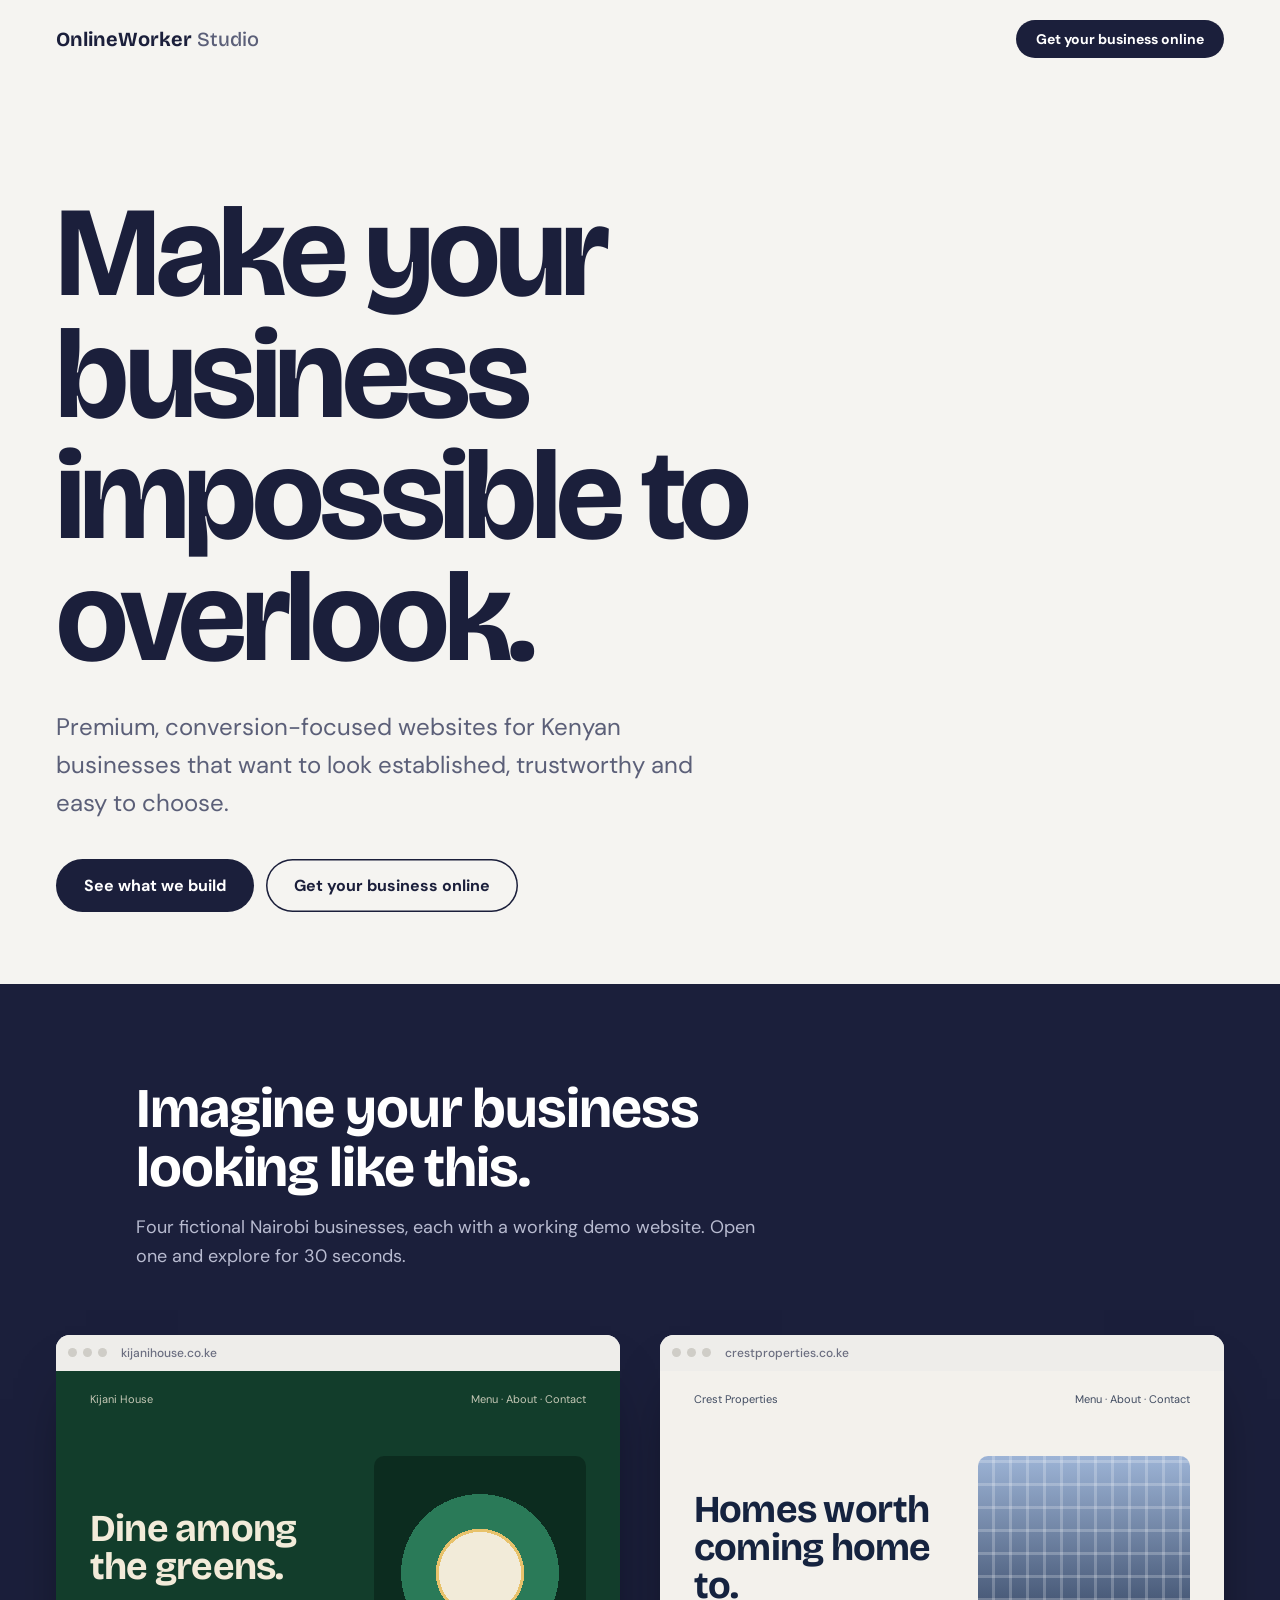
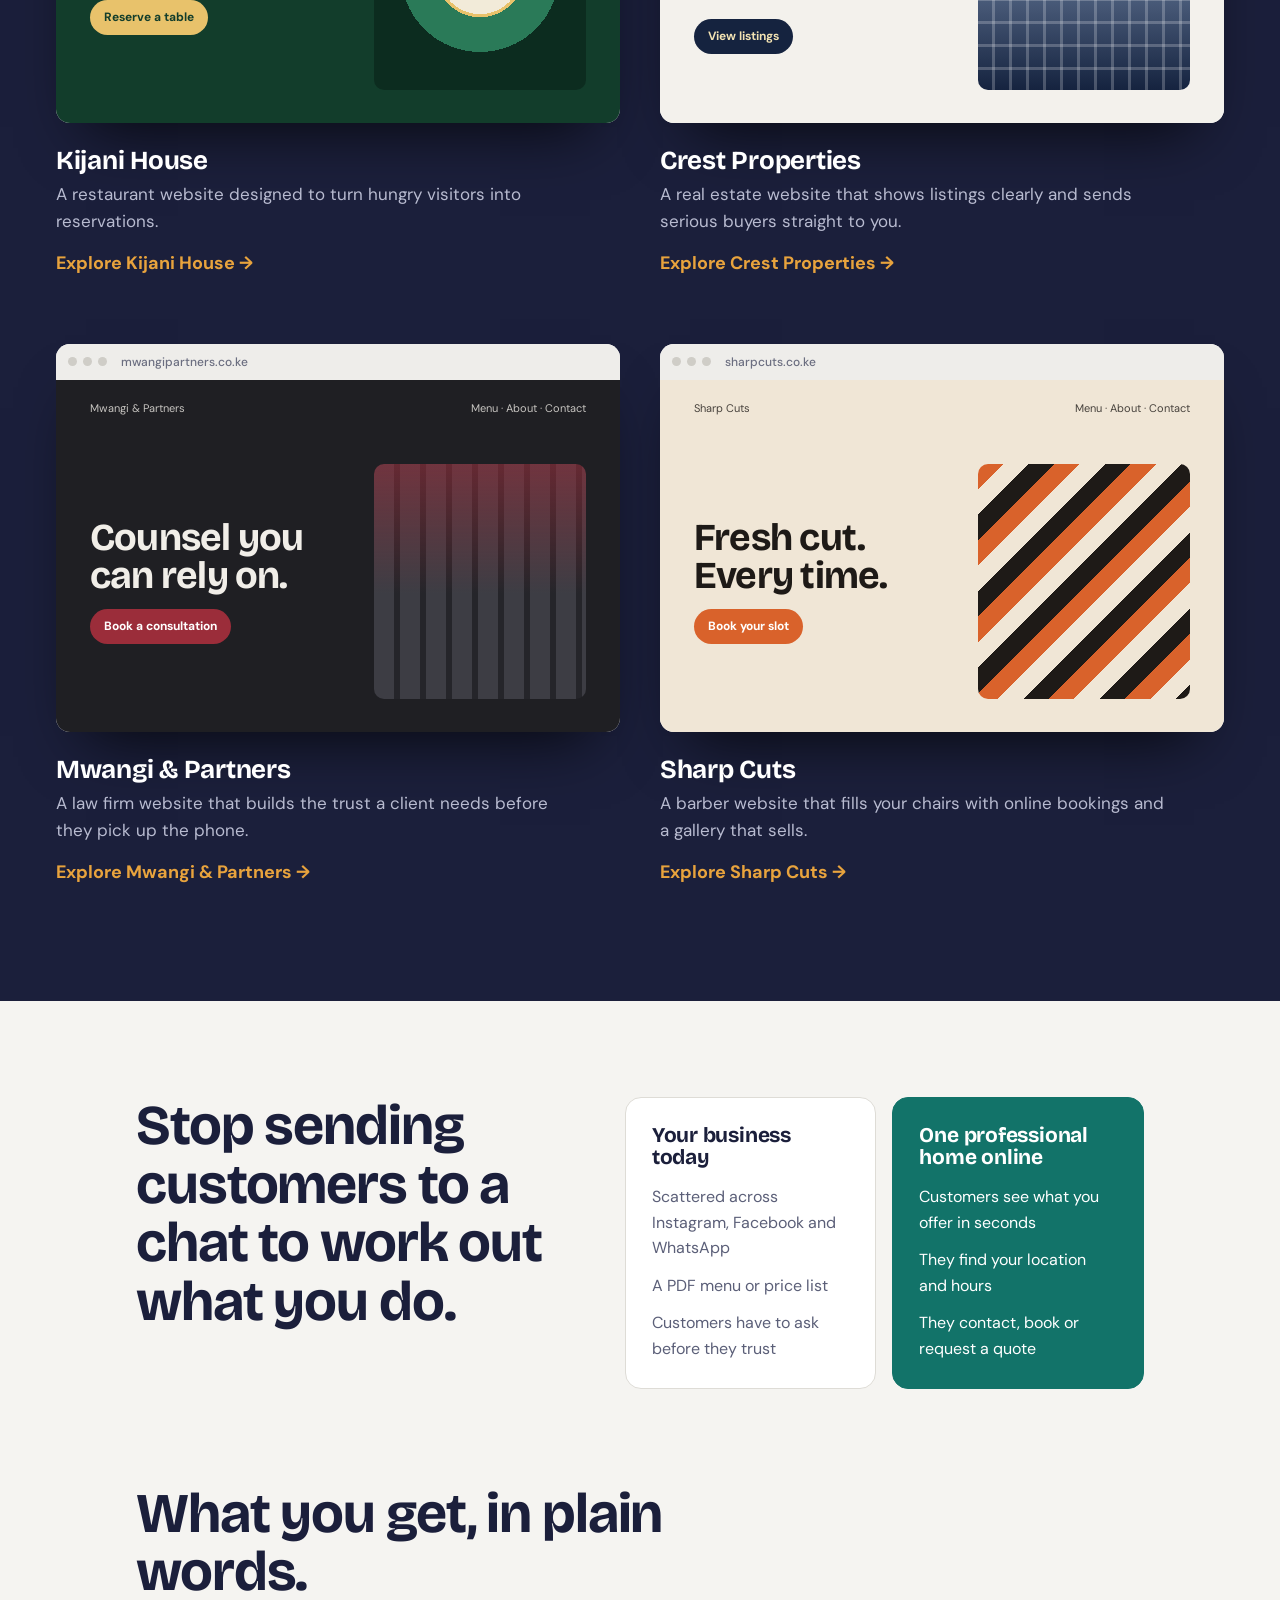
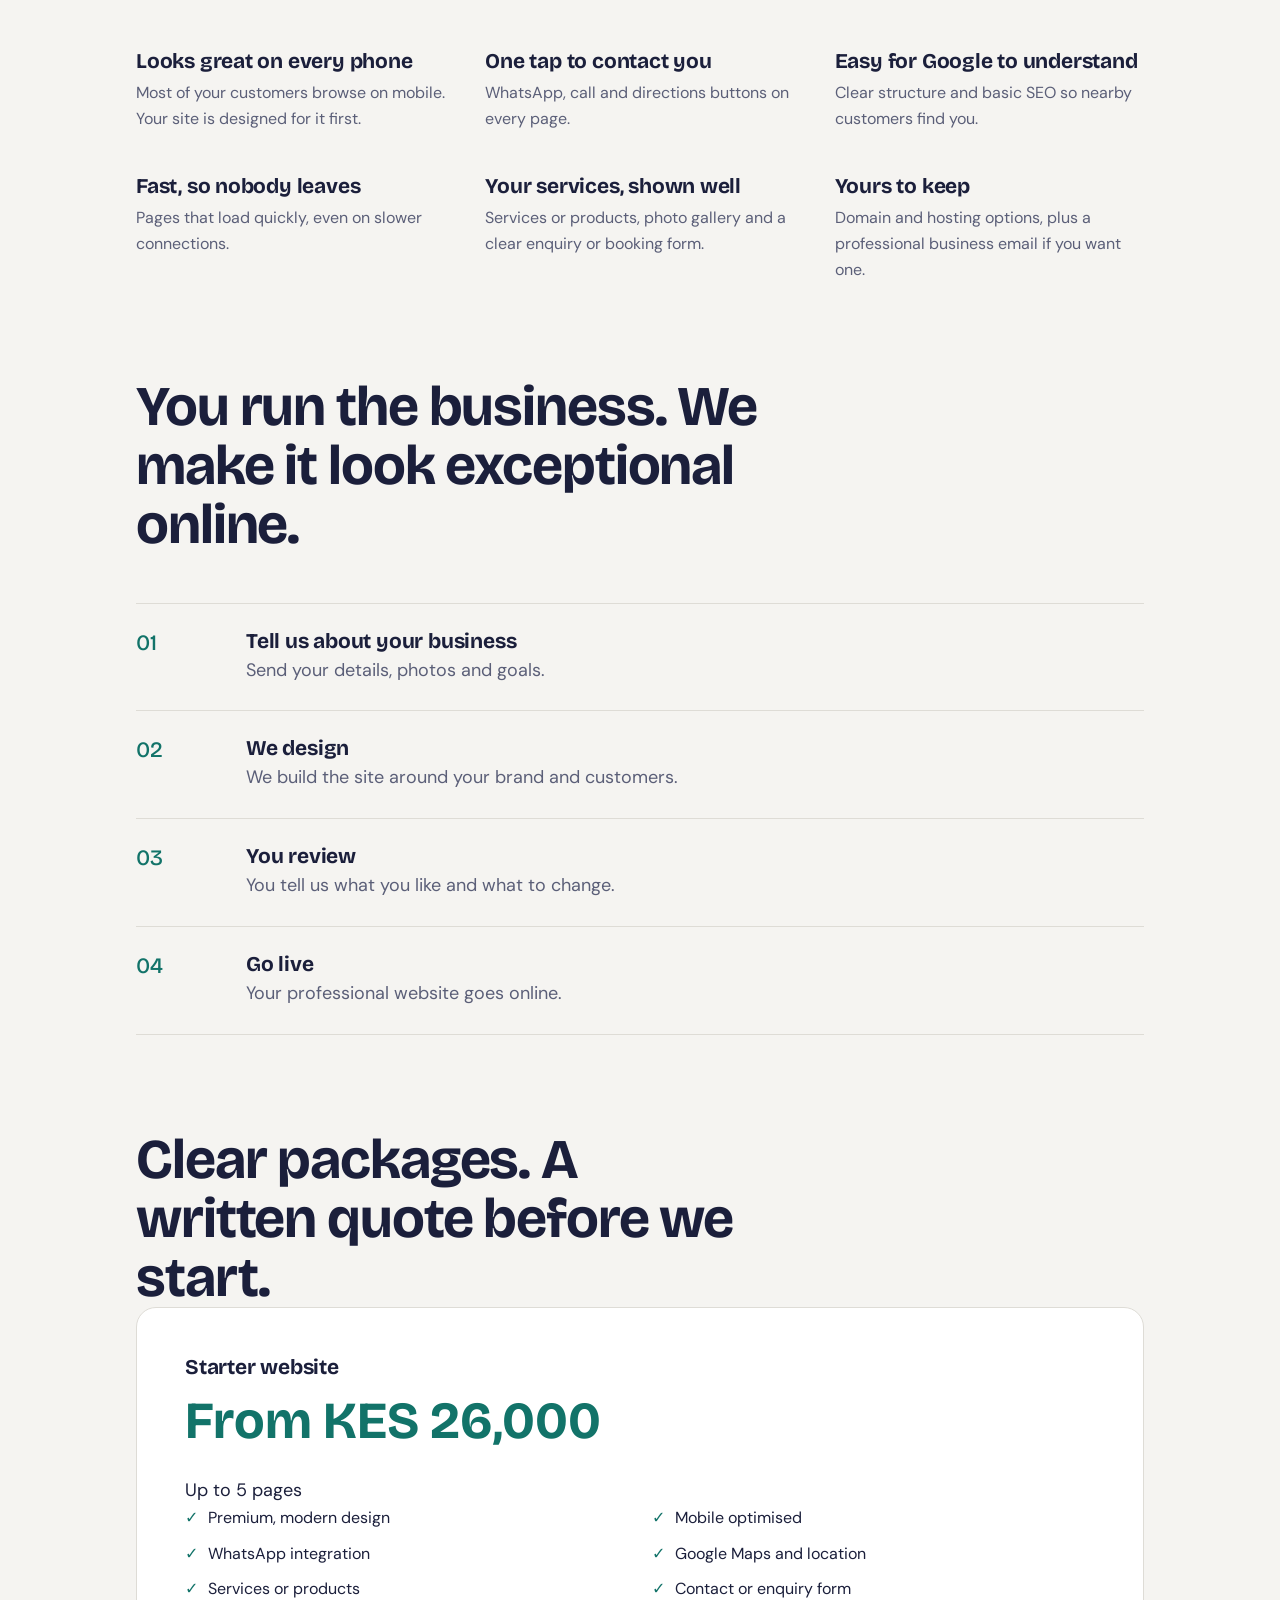
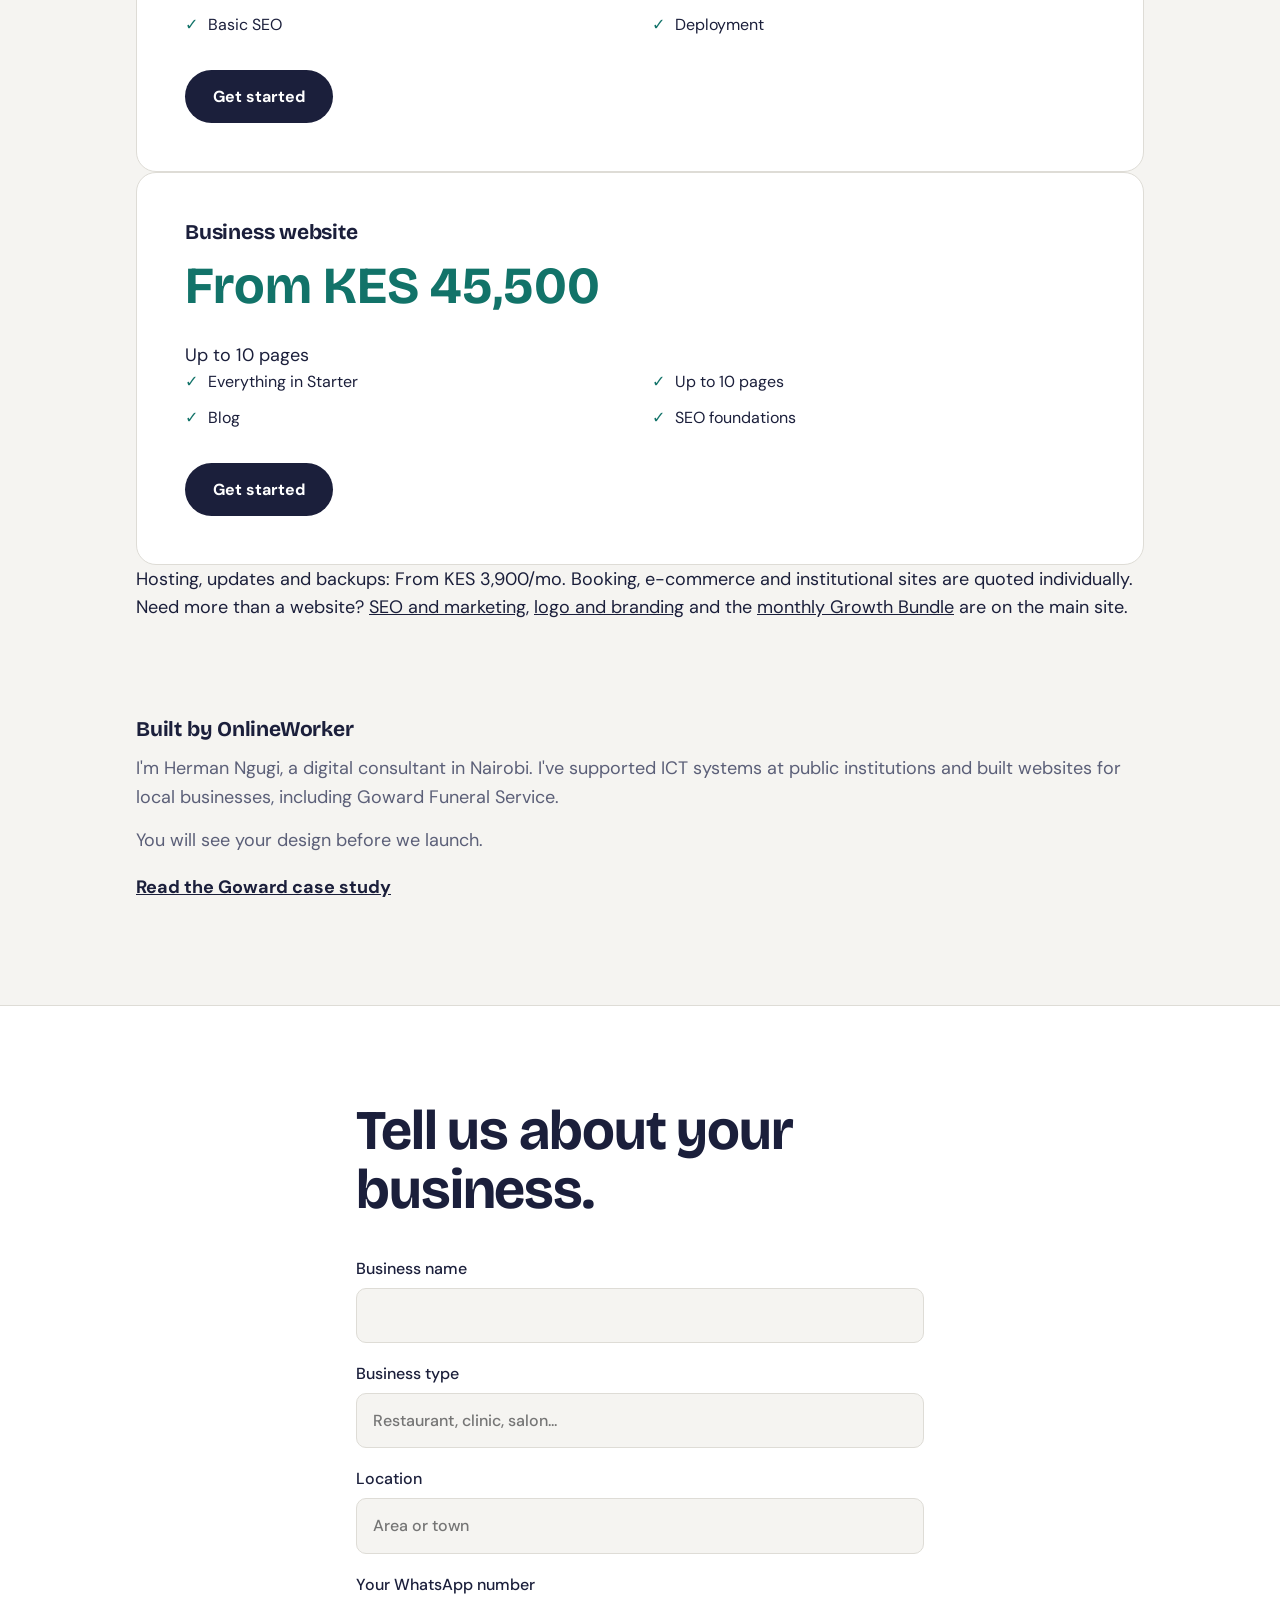
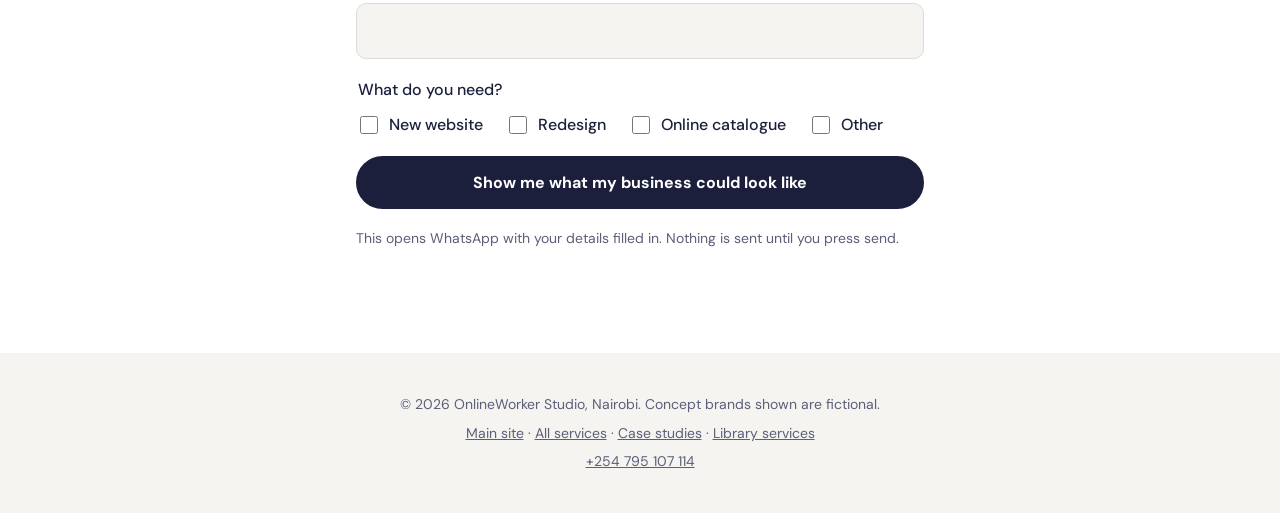
==== commit 001d76e4: "Add files via upload" ====
--- a/index.html
+++ b/index.html
@@ -89,22 +89,41 @@
       </ol>
     </section>
 
-    <section class="wrap price" aria-labelledby="price-h">
-      <div class="price-card">
-        <h2 id="price-h">Professional Business Website</h2>
-        <p class="amount" data-price>From KES XX,XXX</p>
-        <ul>
-          <li>Premium, modern design</li><li>Mobile optimised</li><li>WhatsApp integration</li>
-          <li>Google Maps and location</li><li>Services or products</li><li>Contact or enquiry form</li>
-          <li>Basic SEO</li><li>Deployment</li>
-        </ul>
-        <a class="btn" href="#start">Get started</a>
+    <section class="wrap" id="packages" aria-labelledby="price-h">
+      <h2 id="price-h">Clear packages. A written quote before we start.</h2>
+      <div class="pkg-grid">
+        <div class="price-card">
+          <h3>Starter website</h3>
+          <p class="amount" data-offer="website/starter">From KES 26,000</p>
+          <p class="detail">Up to 5 pages</p>
+          <ul>
+            <li>Premium, modern design</li><li>Mobile optimised</li><li>WhatsApp integration</li>
+            <li>Google Maps and location</li><li>Services or products</li><li>Contact or enquiry form</li>
+            <li>Basic SEO</li><li>Deployment</li>
+          </ul>
+          <a class="btn" href="#start">Get started</a>
+        </div>
+        <div class="price-card">
+          <h3>Business website</h3>
+          <p class="amount" data-offer="website/business">From KES 45,500</p>
+          <p class="detail">Up to 10 pages</p>
+          <ul>
+            <li>Everything in Starter</li><li>Up to 10 pages</li><li>Blog</li>
+            <li>SEO foundations</li>
+          </ul>
+          <a class="btn" href="#start">Get started</a>
+        </div>
       </div>
+      <p class="pkg-note">Hosting, updates and backups: <span data-offer="website/care">From KES 3,900/mo</span>. Booking, e-commerce and institutional sites are quoted individually.</p>
+      <p class="pkg-note">Need more than a website? <a href="https://onlineworker.online/services/digital-marketing-seo/?src=studio">SEO and marketing</a>, <a href="https://onlineworker.online/services/graphic-design-branding/?src=studio">logo and branding</a> and the <a href="https://onlineworker.online/services/digital-growth-bundle/?src=studio">monthly Growth Bundle</a> are on the main site.</p>
+    </section>
+
+    <section class="wrap" aria-labelledby="trust-h">
       <div class="trust">
-        <h3>Built by OnlineWorker</h3>
+        <h3 id="trust-h">Built by OnlineWorker</h3>
         <p>I'm Herman Ngugi, a digital consultant in Nairobi. I've supported ICT systems at public institutions and built websites for local businesses, including Goward Funeral Service.</p>
         <p>You will see your design before we launch.</p>
-        <a href="https://onlineworker.online/portfolio/goward-funeral-service/">Read the Goward case study</a>
+        <a href="https://onlineworker.online/portfolio/goward-funeral-service/?src=studio">Read the Goward case study</a>
       </div>
     </section>
 
@@ -132,9 +151,13 @@
 
   <footer class="foot">
     <p>© <span id="year">2026</span> OnlineWorker Studio, Nairobi. Concept brands shown are fictional.</p>
-    <p><a href="https://onlineworker.online">onlineworker.online</a> · <a href="tel:+254795107114">+254 795 107 114</a></p>
+    <p class="foot-links"><a href="https://onlineworker.online/?src=studio">Main site</a> · <a href="https://onlineworker.online/services/?src=studio">All services</a> · <a href="https://onlineworker.online/portfolio/?src=studio">Case studies</a> · <a href="https://librarian.onlineworker.online/?src=studio">Library services</a></p>
+    <p><a href="tel:+254795107114">+254 795 107 114</a></p>
   </footer>
 
+  <script>window.va = window.va || function () { (window.vaq = window.vaq || []).push(arguments); };</script>
+  <script defer src="/_vercel/insights/script.js"></script>
+  <script src="https://onlineworker.online/assets/network.js" defer></script>
   <script src="assets/js/main.js" defer></script>
 </body>
 </html>
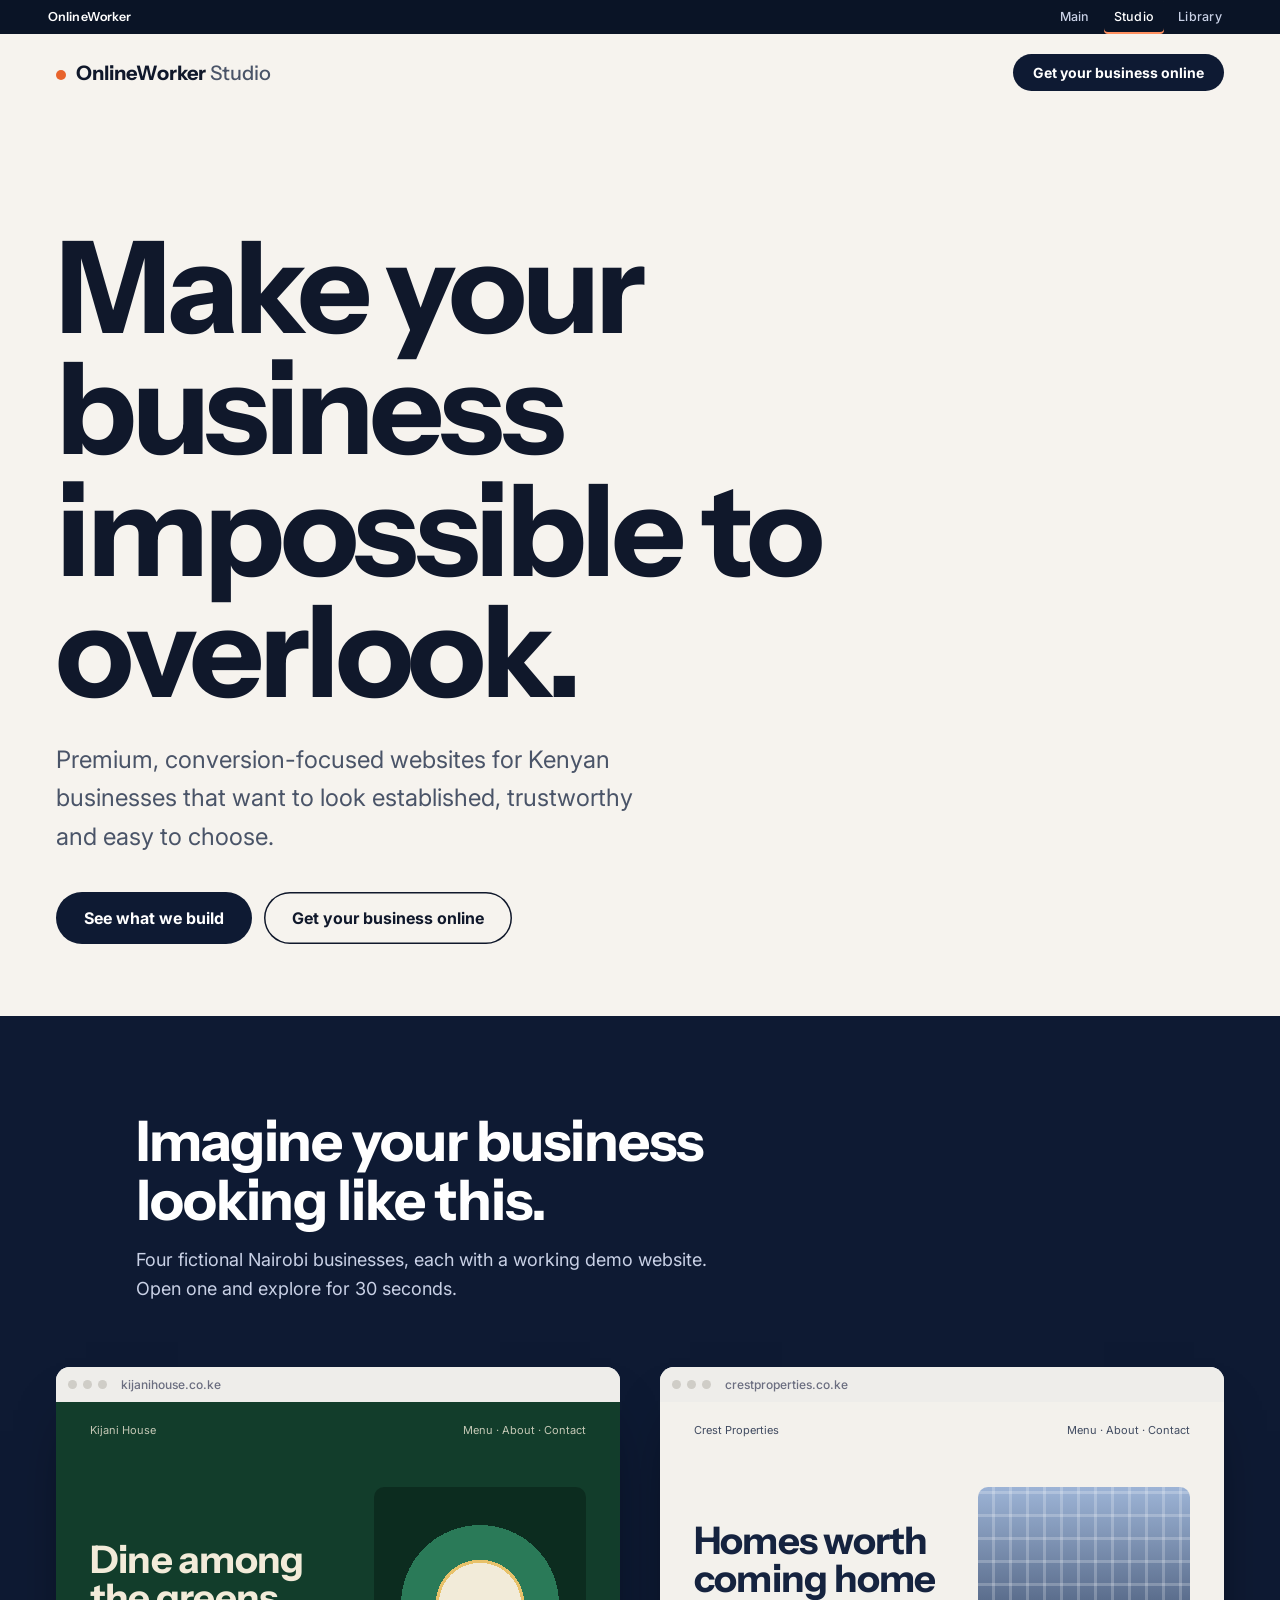
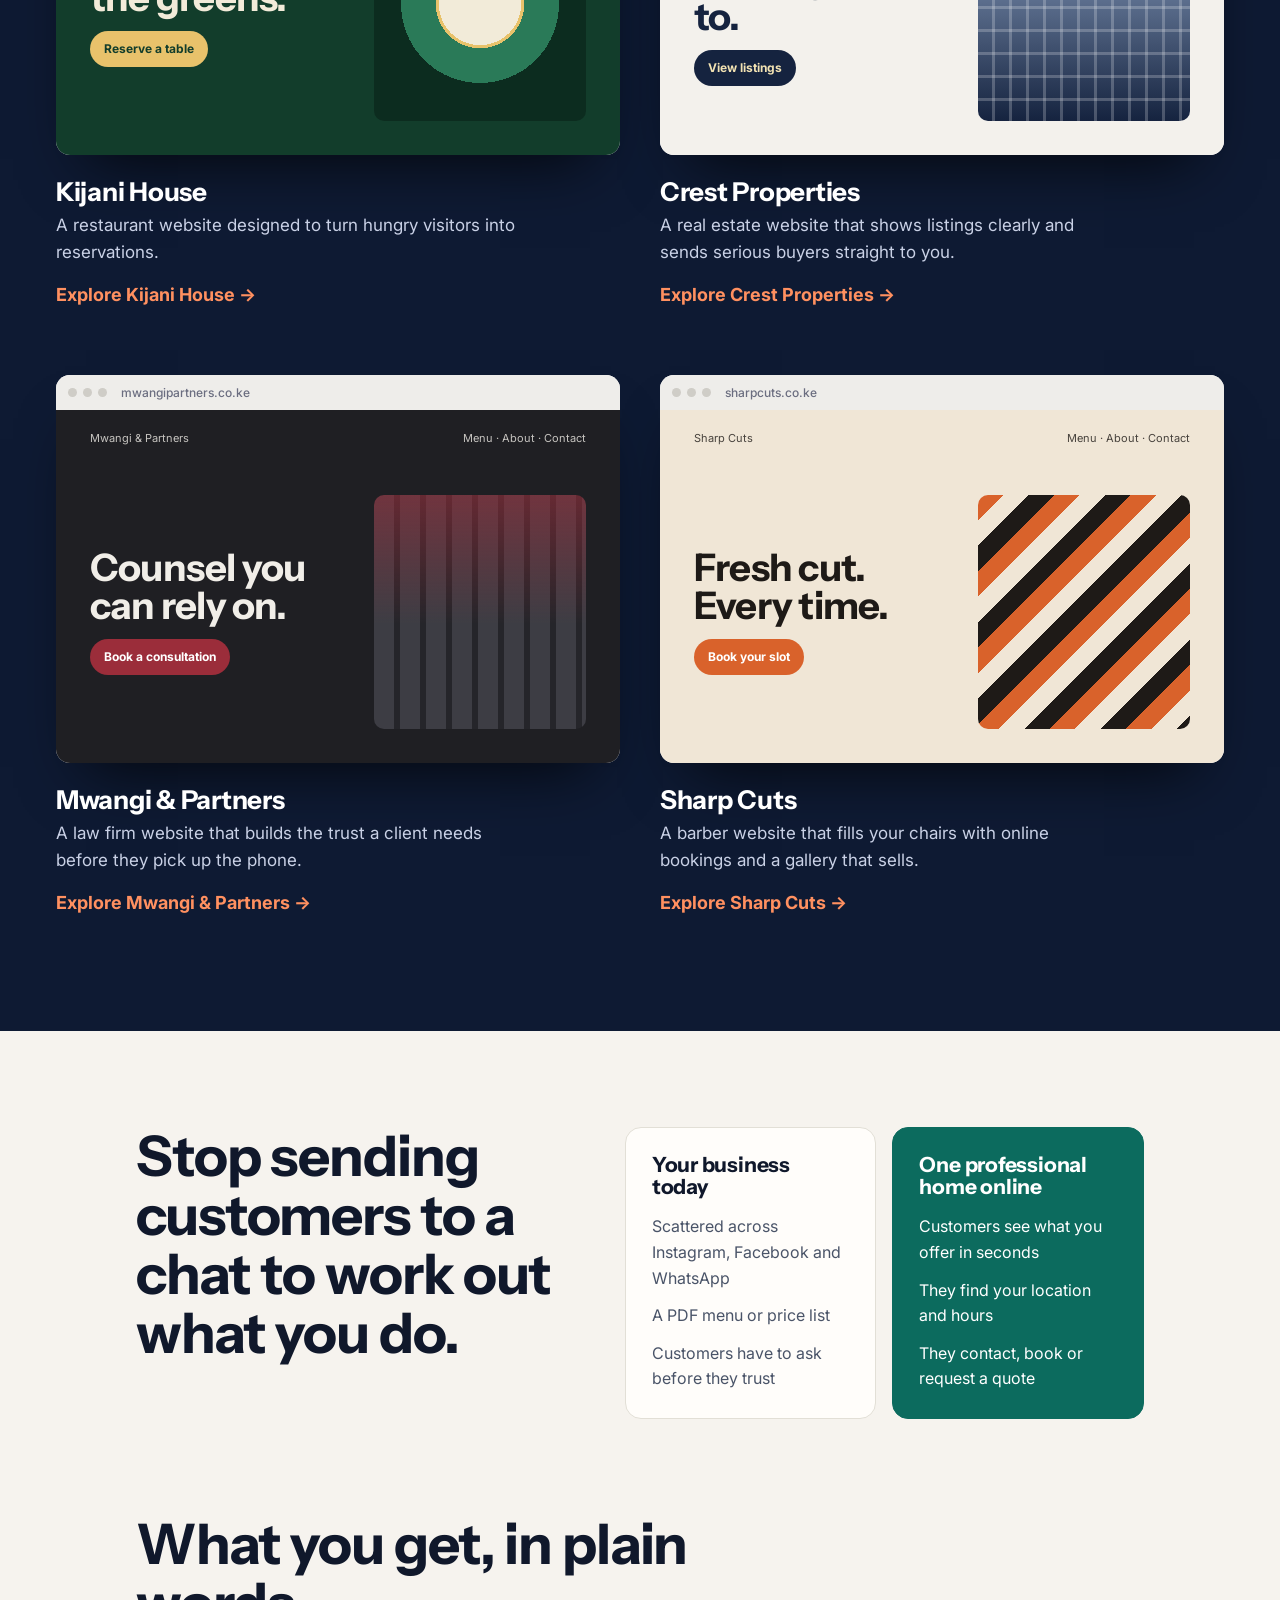
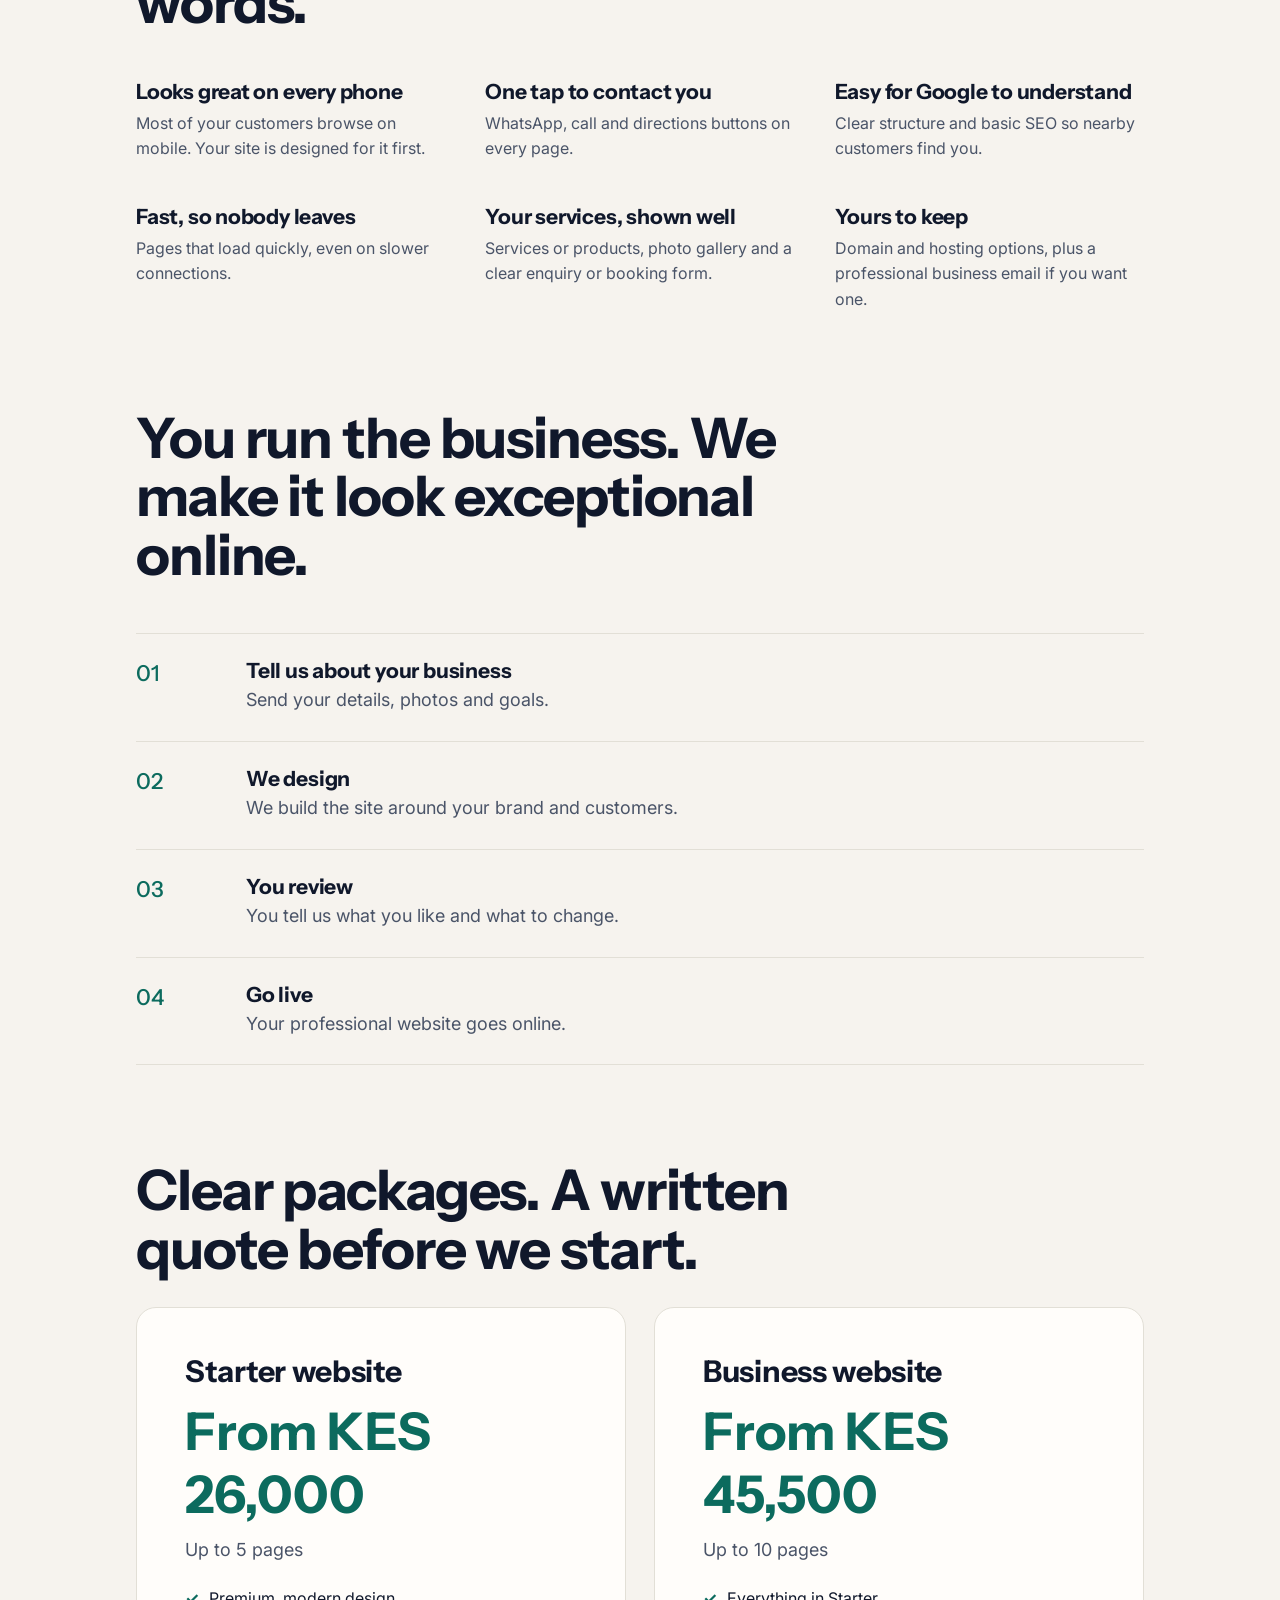
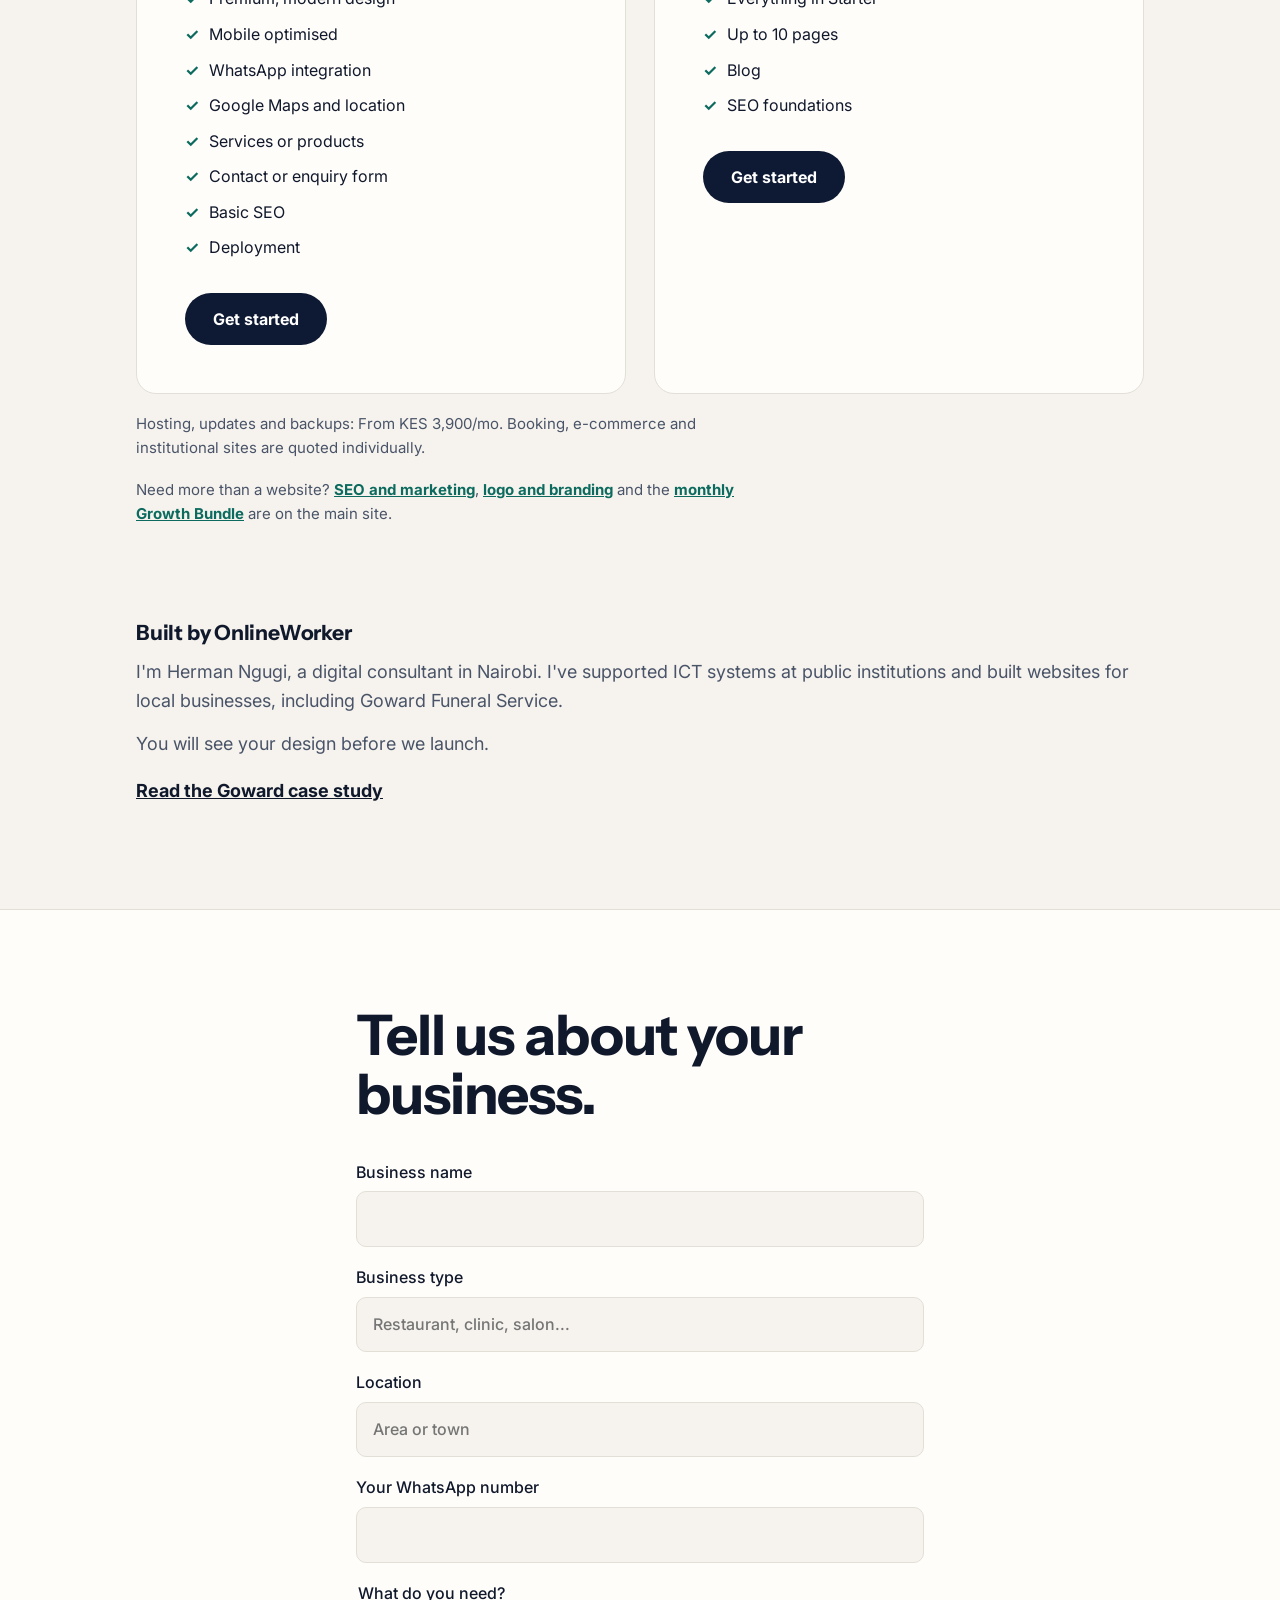
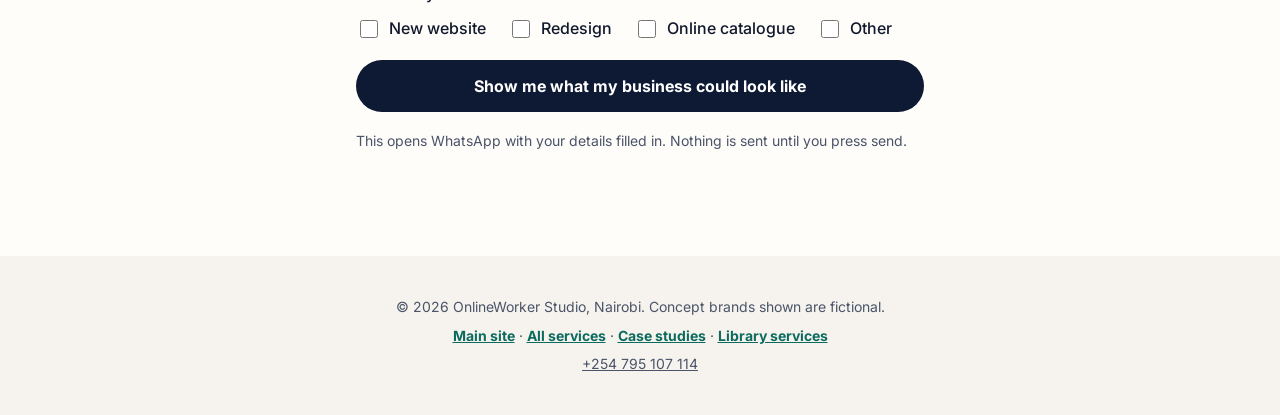
==== commit 7fc44b9f: "Add files via upload" ====
--- a/index.html
+++ b/index.html
@@ -5,7 +5,7 @@
   <meta name="viewport" content="width=device-width, initial-scale=1">
   <title>Premium websites for Kenyan businesses | OnlineWorker Studio</title>
   <meta name="description" content="Premium, mobile-first websites that make Kenyan businesses look established, credible and easy to choose. Built in Nairobi by Herman Ngugi.">
-  <meta name="theme-color" content="#1B1F3B">
+  <meta name="theme-color" content="#0E1A33">
   <link rel="canonical" href="https://studio.onlineworker.online/">
   <meta property="og:type" content="website">
   <meta property="og:site_name" content="OnlineWorker Studio">
@@ -22,11 +22,13 @@
   <link rel="icon" href="assets/img/favicon.svg" type="image/svg+xml">
   <link rel="preconnect" href="https://fonts.googleapis.com">
   <link rel="preconnect" href="https://fonts.gstatic.com" crossorigin>
-  <link href="https://fonts.googleapis.com/css2?family=Bricolage+Grotesque:opsz,wght@12..96,500;12..96,700&family=DM+Sans:wght@400;500;700&display=swap" rel="stylesheet">
+  <link href="https://fonts.googleapis.com/css2?family=Inter:wght@400;500;600;700&family=Instrument+Sans:wght@500;600;700&display=swap" rel="stylesheet">
+  <link rel="stylesheet" href="assets/css/ow-tokens.css">
   <link rel="stylesheet" href="assets/css/styles.css">
 </head>
 <body>
   <a class="skip" href="#main">Skip to content</a>
+  <div class="ow-bar"><div class="ow-bar-in"><span class="ow-bar-lead">OnlineWorker</span><nav aria-label="OnlineWorker sites"><a href="https://onlineworker.online/?src=studio">Main</a><a href="/" aria-current="page">Studio</a><a href="https://librarian.onlineworker.online/?src=studio">Library</a></nav></div></div>
 
   <header class="top">
     <a class="brand" href="/">OnlineWorker <span>Studio</span></a>
--- a/assets/css/ow-tokens.css
+++ b/assets/css/ow-tokens.css
@@ -0,0 +1,57 @@
+/* =========================================================
+   OnlineWorker shared foundation
+   Identical file in Main, Studio and Library. Edit one, copy to all.
+   Shared: typefaces, neutrals, accent palette, shape scale, network bar.
+   Not shared: each site picks its own lead accent and shape language
+   by overriding --ow-accent* after this file loads.
+   ========================================================= */
+:root {
+  /* typefaces: Instrument Sans (display) + Inter (text) */
+  --ow-display: "Instrument Sans", "Inter", system-ui, -apple-system, sans-serif;
+  --ow-sans: "Inter", system-ui, -apple-system, "Segoe UI", sans-serif;
+  --ow-mono: ui-monospace, "SF Mono", Menlo, Consolas, monospace;
+
+  /* neutrals */
+  --ow-navy: #0e1a33;
+  --ow-navy-deep: #0a1426;
+  --ow-navy-soft: #16264a;
+  --ow-ink: #10182b;
+  --ow-ink-soft: #4a5468;
+  --ow-ink-faint: #7a8397;
+  --ow-paper: #f6f3ee;
+  --ow-paper-deep: #efebe2;
+  --ow-card: #fffdfa;
+  --ow-line: #e2dfd6;
+  --ow-line-on-navy: rgba(255, 255, 255, 0.14);
+  --ow-text-on-navy: #c9d1e6;
+
+  /* the four family hues: base / light (on navy) / text (on paper) */
+  --ow-cobalt: #2c4bdb;     --ow-cobalt-l: #8fa6ff;    --ow-cobalt-t: #1f37a8;
+  --ow-vermilion: #e8632c;  --ow-vermilion-l: #ff9060; --ow-vermilion-t: #b8400f;
+  --ow-gold: #c99a1e;       --ow-gold-l: #e9c14f;      --ow-gold-t: #8a6606;
+  --ow-teal: #12907f;       --ow-teal-l: #3fcbb5;      --ow-teal-t: #0c6b5e;
+
+  /* each site overrides these three */
+  --ow-accent: var(--ow-cobalt);
+  --ow-accent-l: var(--ow-cobalt-l);
+  --ow-accent-t: var(--ow-cobalt-t);
+
+  /* shape + motion scale */
+  --ow-radius-sm: 8px;
+  --ow-radius: 12px;
+  --ow-radius-lg: 20px;
+  --ow-ease: cubic-bezier(0.22, 0.61, 0.36, 1);
+}
+
+::selection { background: var(--ow-accent); color: #fff; }
+
+/* Network bar: the same strip at the top of every OnlineWorker site */
+.ow-bar { background: var(--ow-navy-deep); color: var(--ow-text-on-navy); font: 500 0.78rem/1 var(--ow-sans); letter-spacing: 0.02em; }
+.ow-bar-in { max-width: 1280px; margin: 0 auto; padding: 0 clamp(20px, 5vw, 48px); min-height: 34px; display: flex; align-items: center; justify-content: space-between; gap: 16px; }
+.ow-bar-lead { font-family: var(--ow-display); font-weight: 600; color: #fff; letter-spacing: 0.01em; }
+.ow-bar nav { display: flex; gap: 4px; }
+.ow-bar a { color: var(--ow-text-on-navy); text-decoration: none; padding: 11px 10px; border-radius: 4px; transition: color 0.2s var(--ow-ease); }
+.ow-bar a:hover { color: #fff; }
+.ow-bar a[aria-current] { color: #fff; box-shadow: inset 0 -2px 0 var(--ow-accent-l); }
+.ow-bar a:focus-visible { outline: 2px solid var(--ow-accent-l); outline-offset: -2px; }
+@media (max-width: 480px) { .ow-bar-lead { display: none; } .ow-bar-in { justify-content: center; } }
--- a/assets/css/styles.css
+++ b/assets/css/styles.css
@@ -1,14 +1,20 @@
-/* OnlineWorker Studio: design tokens */
+/* OnlineWorker Studio: design tokens.
+   Shared foundation (fonts, neutrals, palette) lives in ow-tokens.css.
+   Studio's own voice: vermilion lead, teal support, pill buttons, big tight display type. */
 :root {
-  --paper: #F5F4F1;
-  --white: #FFFFFF;
-  --ink: #1B1F3B;
-  --muted: #5B5F78;
-  --line: #DEDCD6;
-  --amber: #E8A33D;
-  --teal: #127369;
-  --display: 'Bricolage Grotesque', Georgia, sans-serif;
-  --body: 'DM Sans', system-ui, -apple-system, 'Segoe UI', sans-serif;
+  --ow-accent: var(--ow-vermilion);
+  --ow-accent-l: var(--ow-vermilion-l);
+  --ow-accent-t: var(--ow-vermilion-t);
+  --paper: var(--ow-paper);
+  --white: var(--ow-card);
+  --ink: var(--ow-ink);
+  --navy: var(--ow-navy);
+  --muted: var(--ow-ink-soft);
+  --line: var(--ow-line);
+  --accent: var(--ow-accent);
+  --teal: var(--ow-teal-t);
+  --display: var(--ow-display);
+  --body: var(--ow-sans);
   --pad: clamp(20px, 5vw, 56px);
 }
 *, *::before, *::after { box-sizing: border-box; }
@@ -24,18 +30,19 @@
 .sub { color: var(--muted); margin-top: 16px; max-width: 52ch; }
 
 .skip { position: absolute; left: -999px; }
-.skip:focus { left: 16px; top: 16px; background: var(--ink); color: #fff; padding: 10px 16px; z-index: 10; }
-:focus-visible { outline: 3px solid var(--amber); outline-offset: 3px; }
+.skip:focus { left: 16px; top: 16px; background: var(--navy); color: #fff; padding: 10px 16px; z-index: 10; }
+:focus-visible { outline: 3px solid var(--accent); outline-offset: 3px; }
 
 .top { display: flex; justify-content: space-between; align-items: center; padding: 20px var(--pad); max-width: 1280px; margin: 0 auto; }
 .brand { font: 700 20px var(--display); text-decoration: none; }
 .brand span { font-weight: 500; color: var(--muted); }
+.brand::before { content: ""; display: inline-block; width: 10px; height: 10px; border-radius: 50%; background: var(--accent); margin-right: 10px; }
 
-.btn { display: inline-block; background: var(--ink); color: #fff; font: 700 16px var(--body); text-decoration: none; padding: 16px 28px; border-radius: 999px; border: 0; cursor: pointer; transition: transform .2s, background .2s; }
-.btn:hover { background: var(--teal); transform: translateY(-2px); }
+.btn { display: inline-block; background: var(--navy); color: #fff; font: 700 16px var(--body); text-decoration: none; padding: 16px 28px; border-radius: 999px; border: 0; cursor: pointer; transition: transform .2s, background .2s; }
+.btn:hover { background: var(--ow-accent-t); transform: translateY(-2px); }
 .btn-sm { padding: 10px 20px; font-size: 14px; }
 .btn-ghost { background: transparent; color: var(--ink); box-shadow: inset 0 0 0 1.5px var(--ink); }
-.btn-ghost:hover { background: var(--ink); color: #fff; }
+.btn-ghost:hover { background: var(--navy); color: #fff; }
 
 /* Hero */
 .hero { max-width: 1280px; margin: 0 auto; padding: clamp(48px, 9vw, 120px) var(--pad) 72px; }
@@ -45,15 +52,15 @@
 @keyframes rise { from { opacity: 0; transform: translateY(28px); } }
 
 /* Concept showcase */
-.concepts { background: var(--ink); color: #fff; padding: 96px 0 112px; }
+.concepts { background: var(--navy); color: #fff; padding: 96px 0 112px; }
 .concepts .wrap { padding-top: 0; }
-.concepts .sub { color: #B8BBD0; }
+.concepts .sub { color: var(--ow-text-on-navy); }
 .shows { display: grid; grid-template-columns: repeat(2, 1fr); gap: 64px 40px; max-width: 1280px; margin: 0 auto; padding: 64px var(--pad) 0; }
 .show { display: block; color: #fff; text-decoration: none; }
 .show h3 { margin: 24px 0 6px; font-size: 26px; }
-.show p { color: #B8BBD0; font-size: 17px; max-width: 42ch; }
-.go { display: inline-block; margin-top: 14px; font-weight: 700; color: var(--amber); border-bottom: 2px solid transparent; }
-.show:hover .go { border-color: var(--amber); }
+.show p { color: var(--ow-text-on-navy); font-size: 17px; max-width: 42ch; }
+.go { display: inline-block; margin-top: 14px; font-weight: 700; color: var(--ow-accent-l); border-bottom: 2px solid transparent; }
+.show:hover .go { border-color: var(--ow-accent-l); }
 .frame { background: #fff; border-radius: 14px; overflow: hidden; box-shadow: 0 34px 60px -30px rgba(0, 0, 0, .8); transition: transform .35s, box-shadow .35s; }
 .show:hover .frame { transform: translateY(-10px); box-shadow: 0 50px 70px -30px rgba(0, 0, 0, .9); }
 .bar { display: flex; align-items: center; gap: 6px; padding: 10px 12px; background: #EEEDEA; }
@@ -91,7 +98,7 @@
 
 /* Price and trust */
 .price { display: grid; grid-template-columns: 1.2fr 1fr; gap: 48px; align-items: center; }
-.price-card { background: var(--white); border: 1px solid var(--line); border-radius: 20px; padding: clamp(28px, 4vw, 48px); }
+.price-card { background: var(--white); border: 1px solid var(--line); border-radius: var(--ow-radius-lg); padding: clamp(28px, 4vw, 48px); }
 .price-card h2 { font-size: clamp(28px, 3.6vw, 40px); }
 .amount { font: 700 clamp(34px, 5vw, 52px) var(--display); color: var(--teal); margin: 12px 0 24px; }
 .price-card ul { list-style: none; padding: 0; margin: 0 0 32px; display: grid; grid-template-columns: 1fr 1fr; gap: 10px 24px; font-size: 16px; }
@@ -127,3 +134,12 @@
   html { scroll-behavior: auto; }
   *, *::before, *::after { animation: none !important; transition: none !important; }
 }
+
+/* ---------- packages (Starter / Business) ---------- */
+.pkg-grid { display: grid; grid-template-columns: 1fr 1fr; gap: 28px; margin-top: 28px; }
+.pkg-grid .price-card h3 { font-size: clamp(24px, 3vw, 30px); }
+.pkg-grid .price-card ul { grid-template-columns: 1fr; }
+.price-card .detail { margin: -14px 0 22px; color: var(--muted); }
+.pkg-note { color: var(--muted); font-size: 15px; margin-top: 18px; max-width: 70ch; }
+.pkg-note a, .foot-links a { color: var(--teal); font-weight: 700; }
+@media (max-width: 860px) { .pkg-grid { grid-template-columns: 1fr; } }
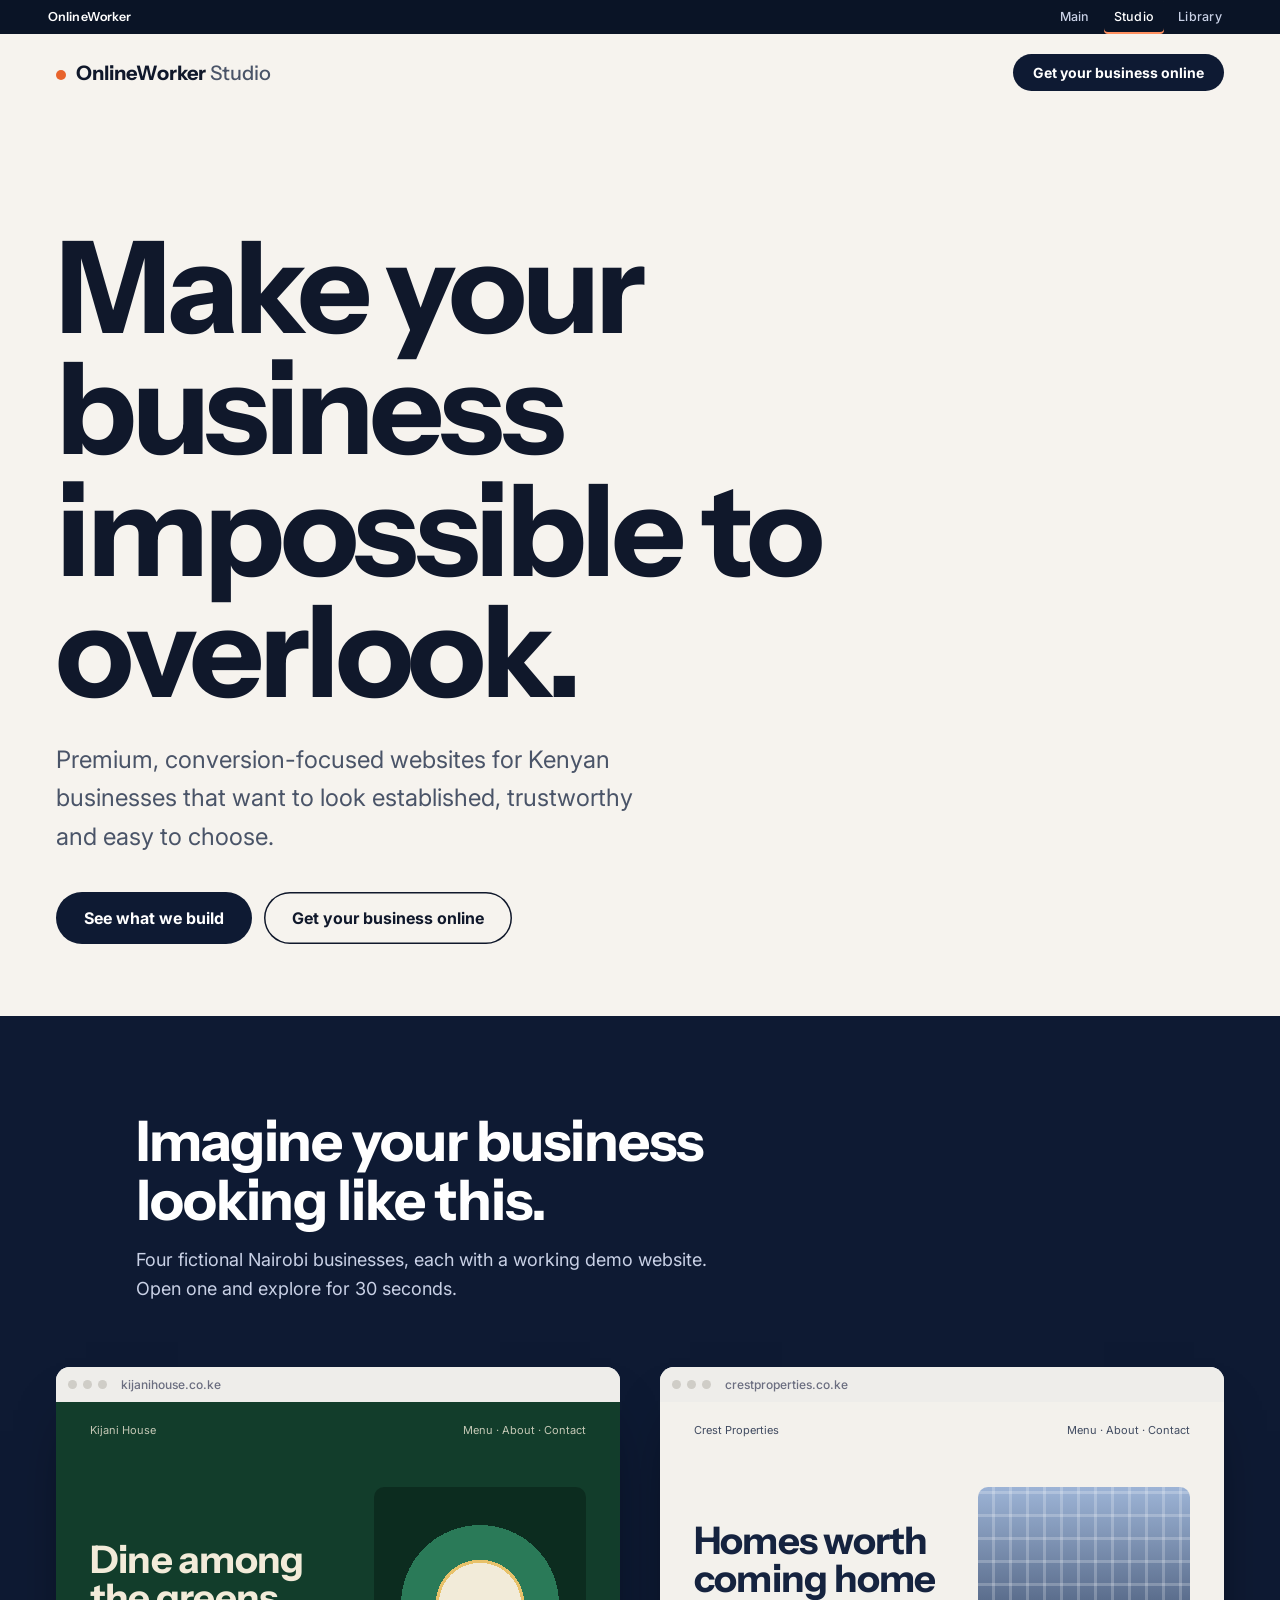
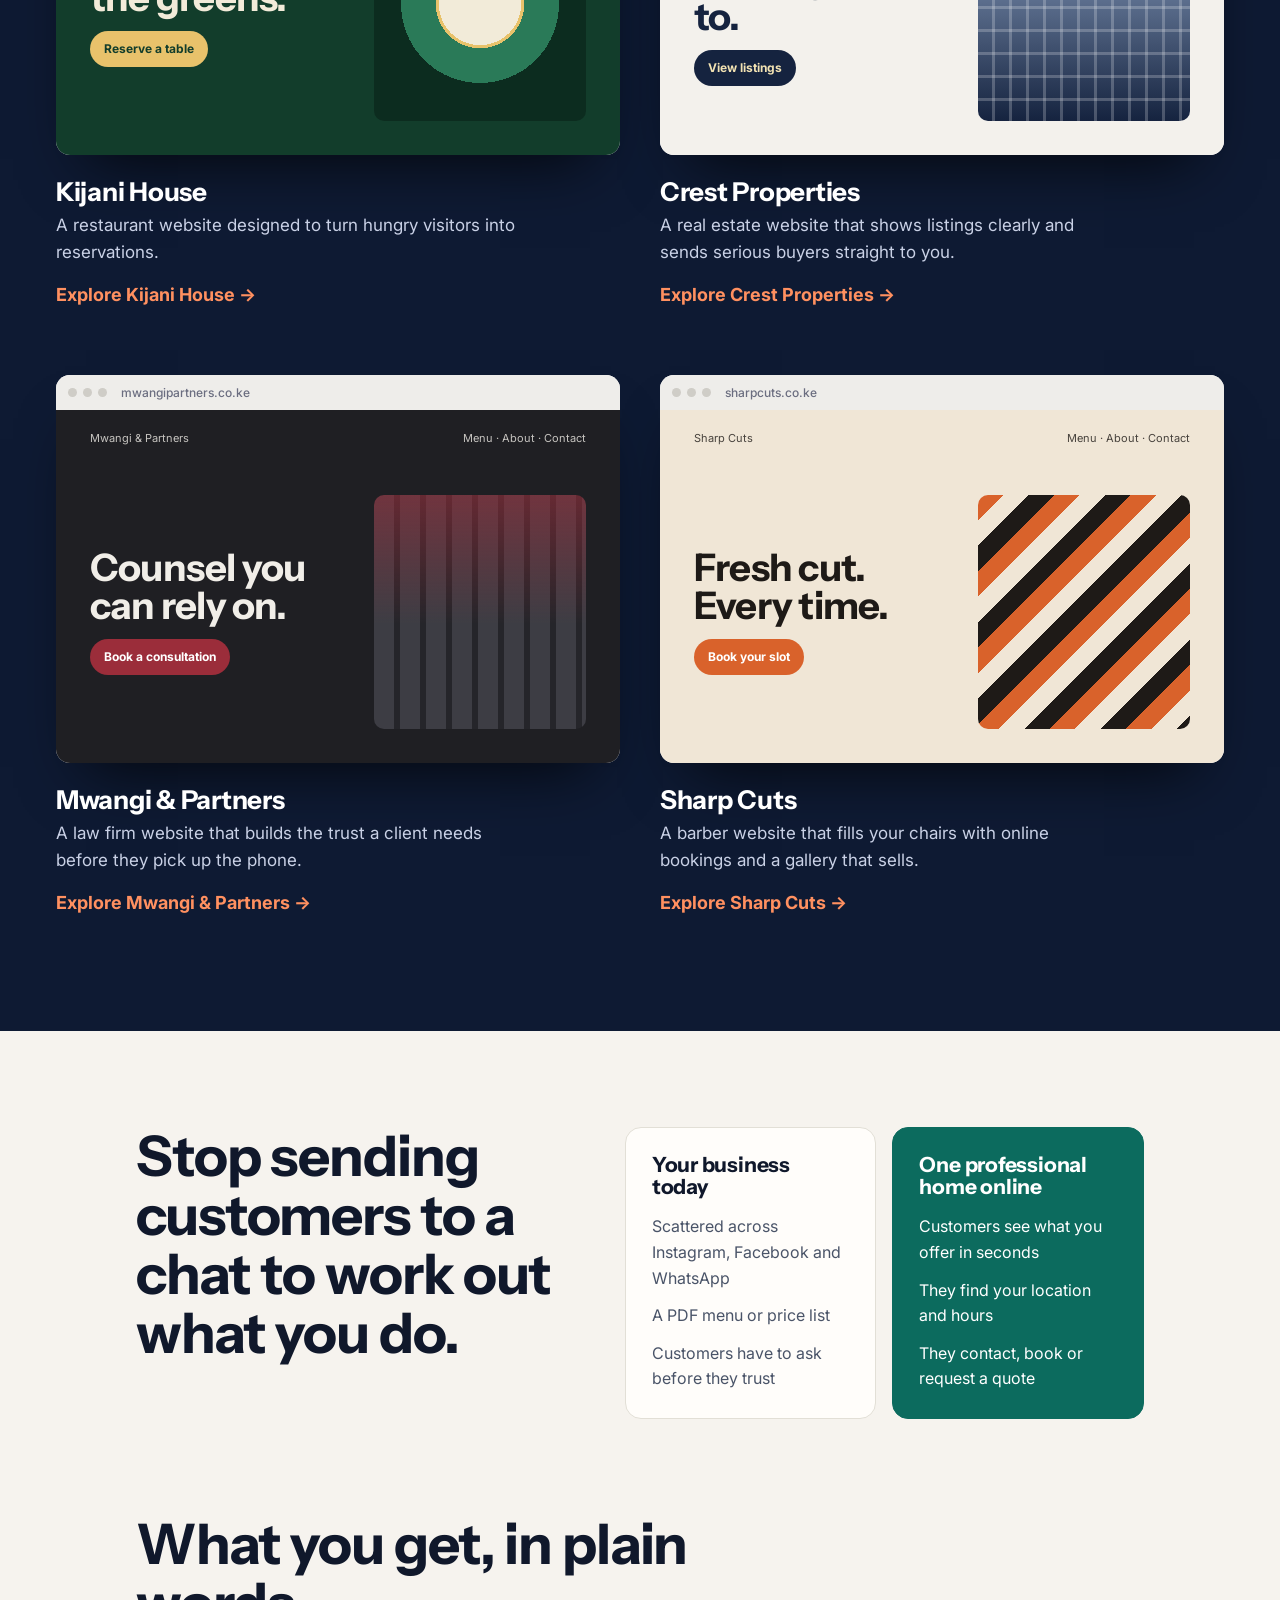
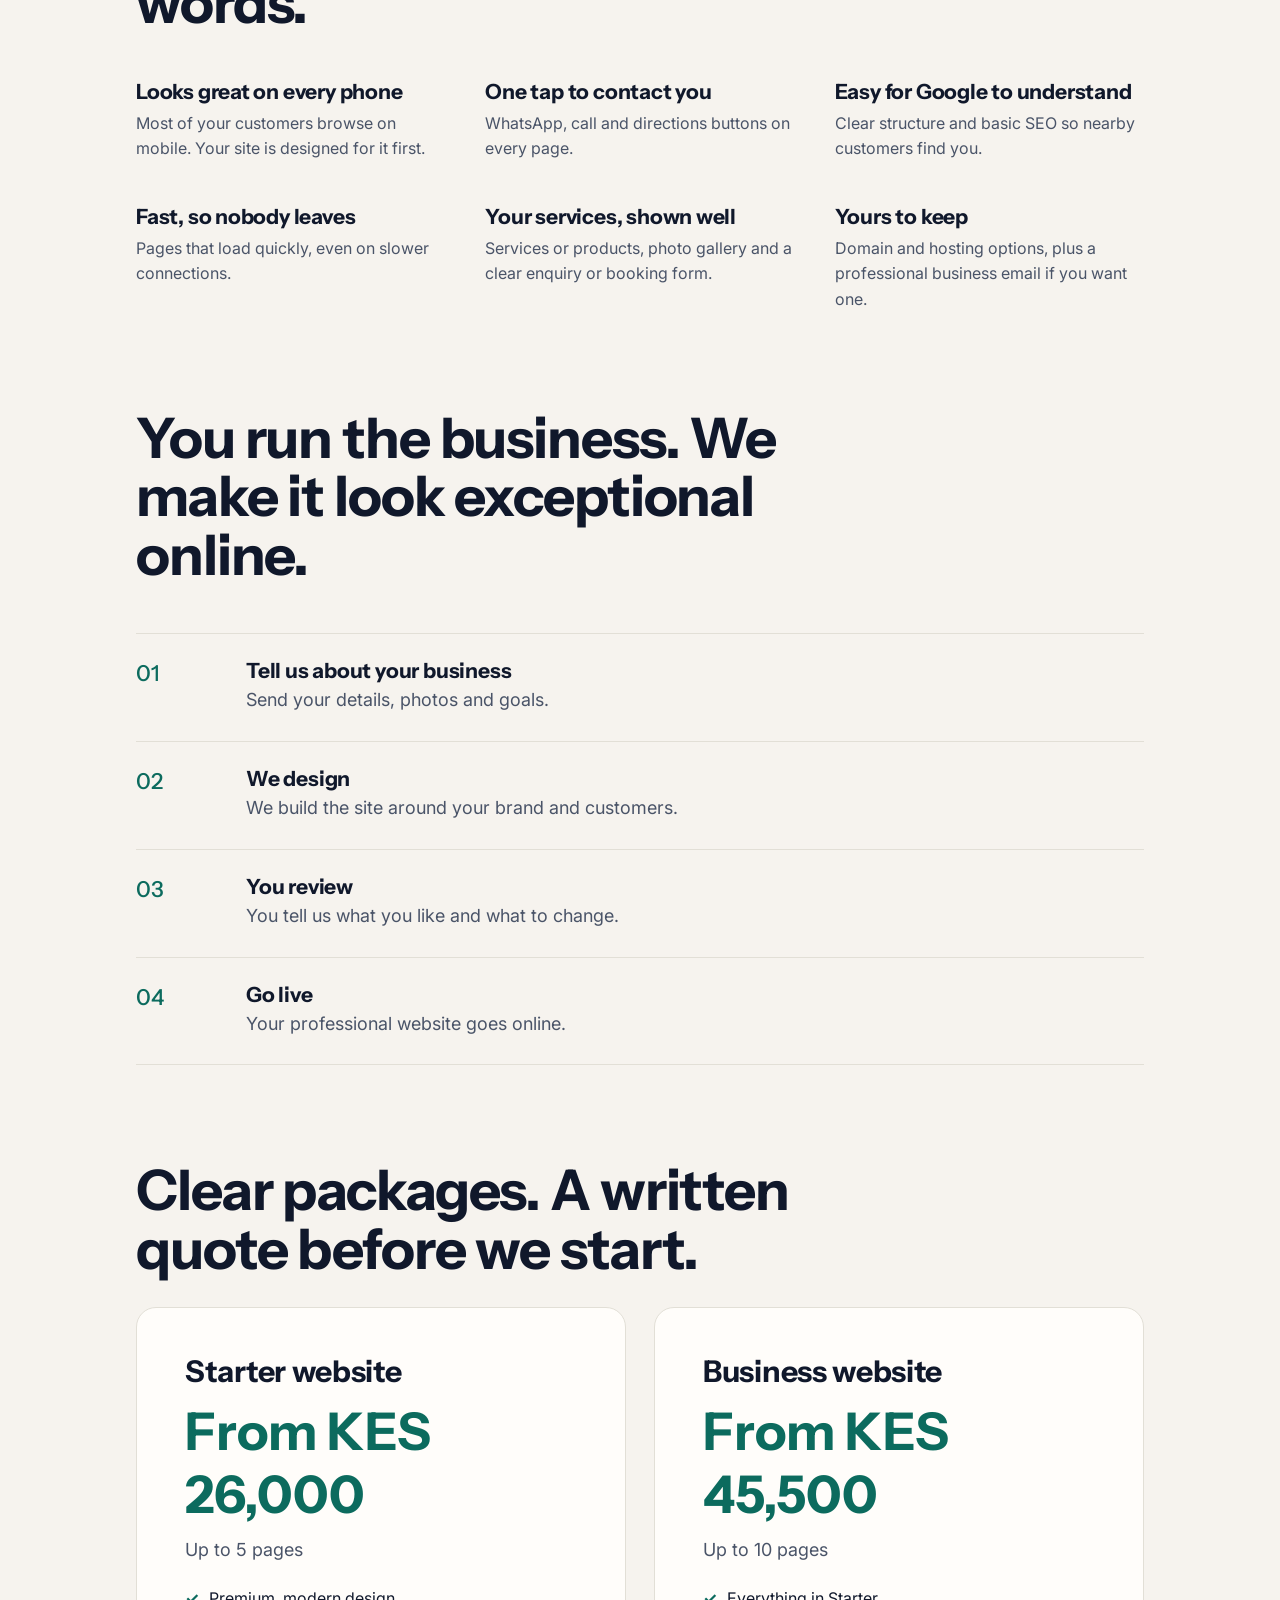
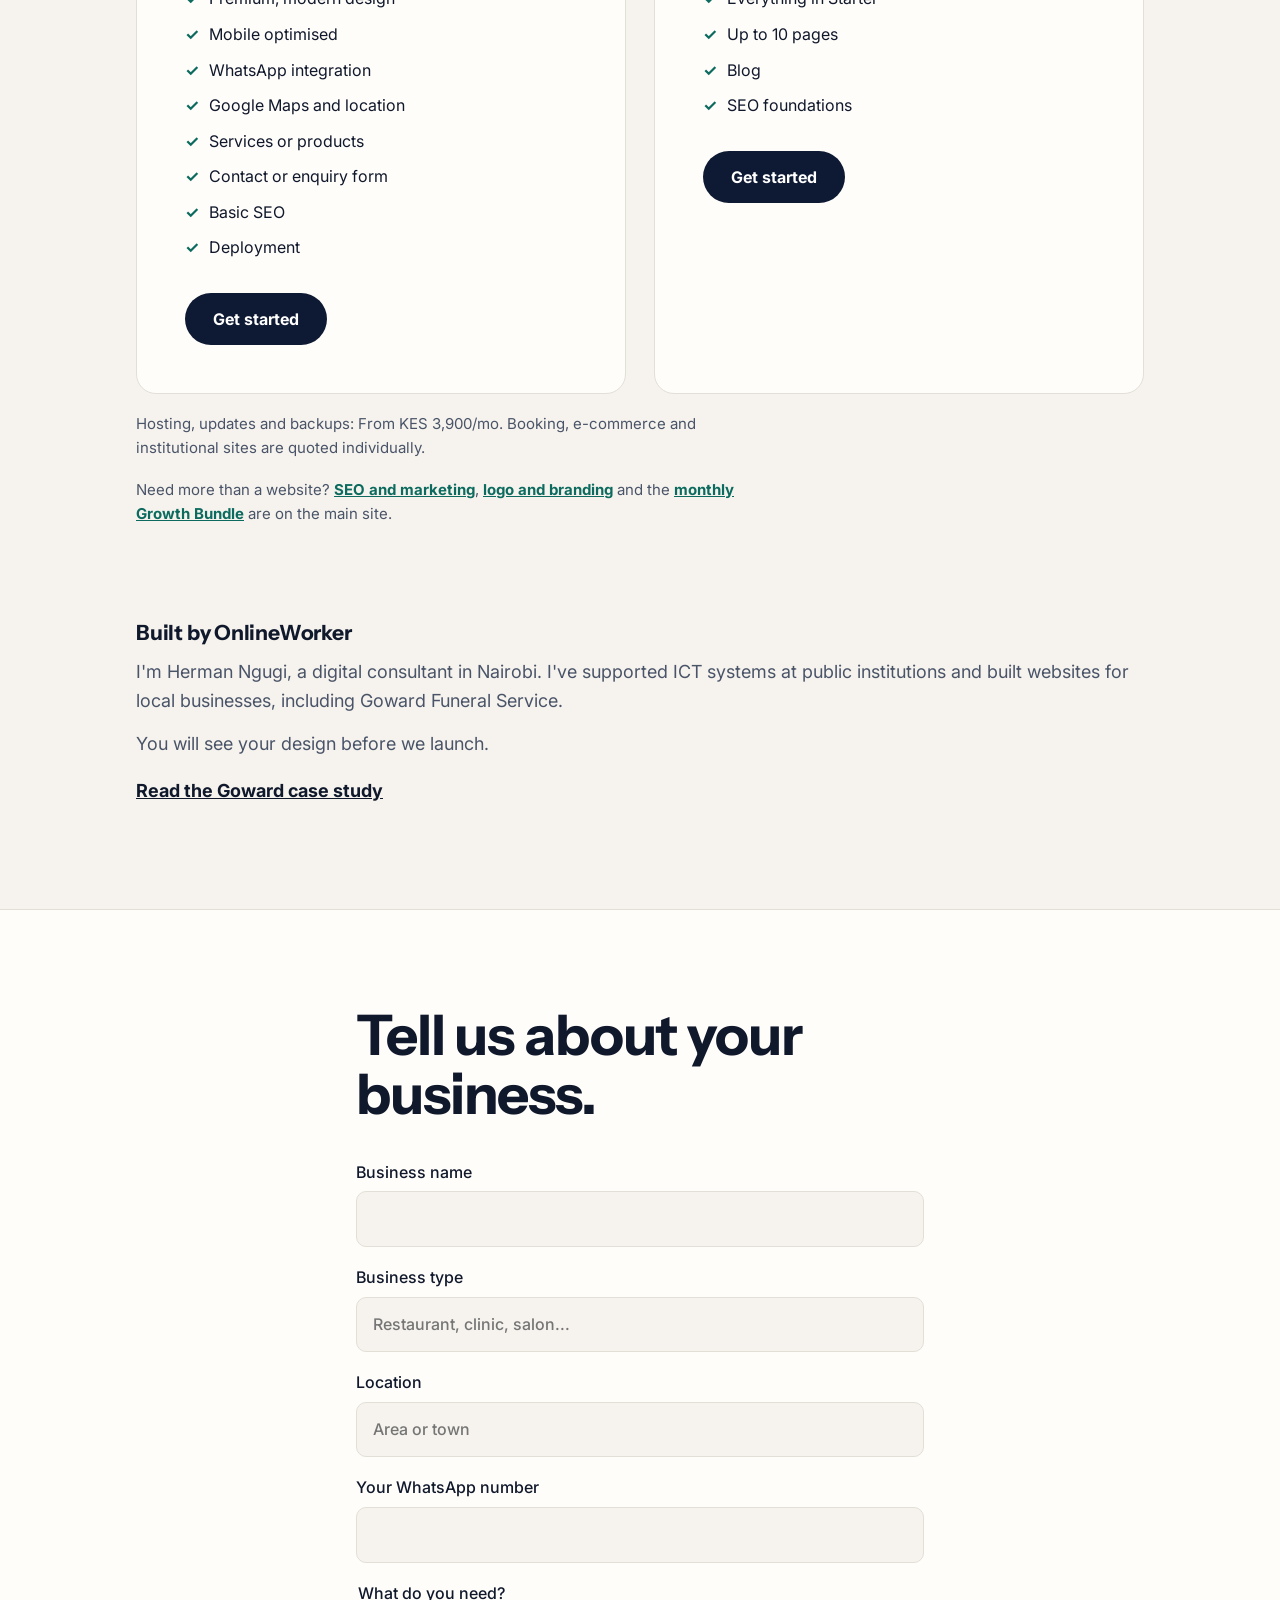
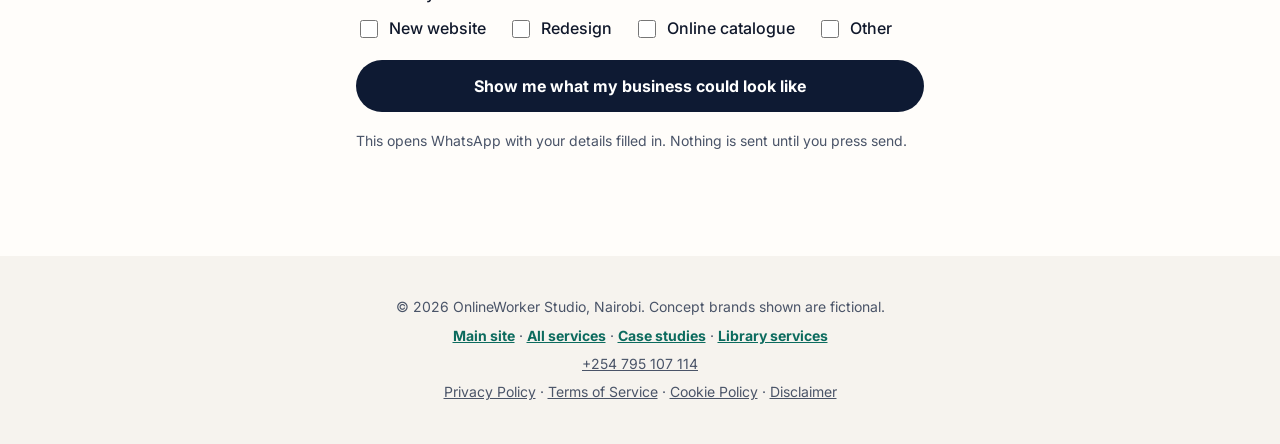
==== commit 3d462403: "Add files via upload" ====
--- a/index.html
+++ b/index.html
@@ -155,6 +155,7 @@
     <p>© <span id="year">2026</span> OnlineWorker Studio, Nairobi. Concept brands shown are fictional.</p>
     <p class="foot-links"><a href="https://onlineworker.online/?src=studio">Main site</a> · <a href="https://onlineworker.online/services/?src=studio">All services</a> · <a href="https://onlineworker.online/portfolio/?src=studio">Case studies</a> · <a href="https://librarian.onlineworker.online/?src=studio">Library services</a></p>
     <p><a href="tel:+254795107114">+254 795 107 114</a></p>
+    <p class="ow-legal-links"><a href="/privacy/">Privacy Policy</a> · <a href="/terms/">Terms of Service</a> · <a href="/cookies/">Cookie Policy</a> · <a href="/disclaimer/">Disclaimer</a></p>
   </footer>
 
   <script>window.va = window.va || function () { (window.vaq = window.vaq || []).push(arguments); };</script>
